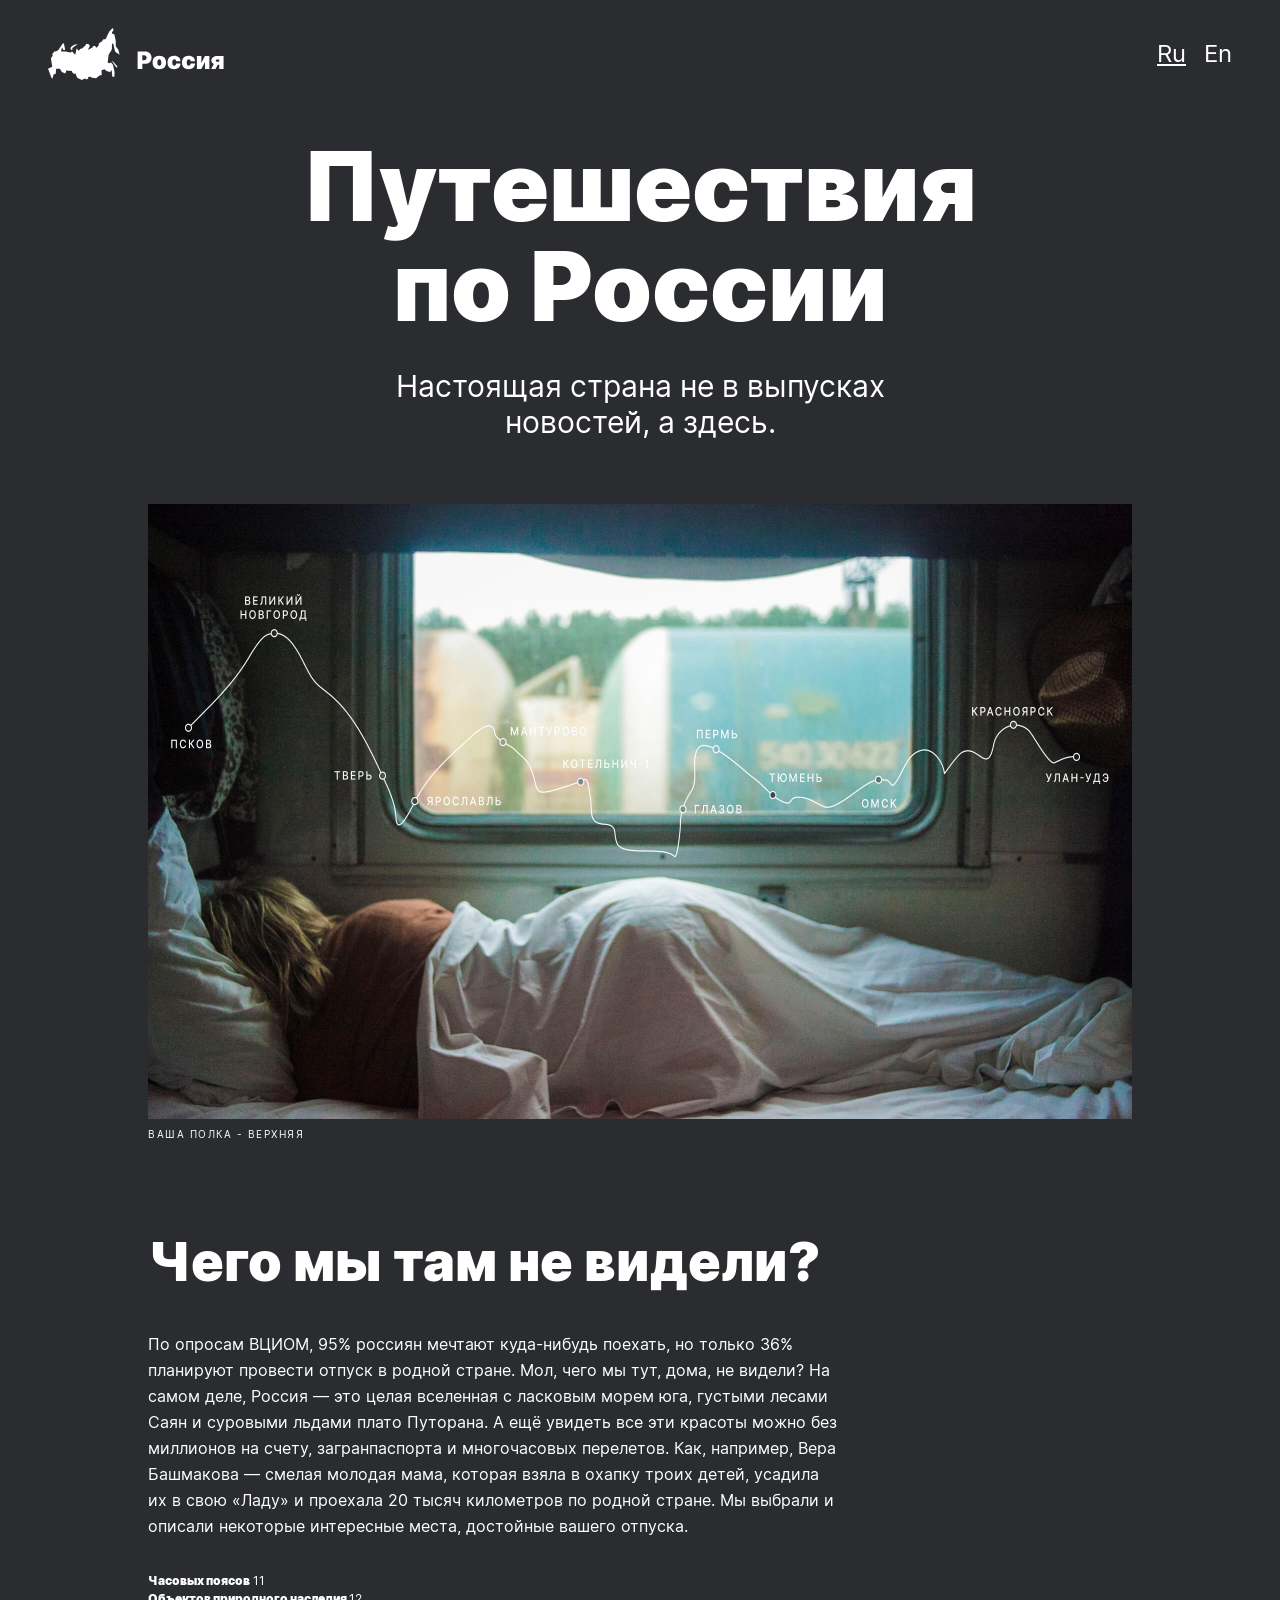
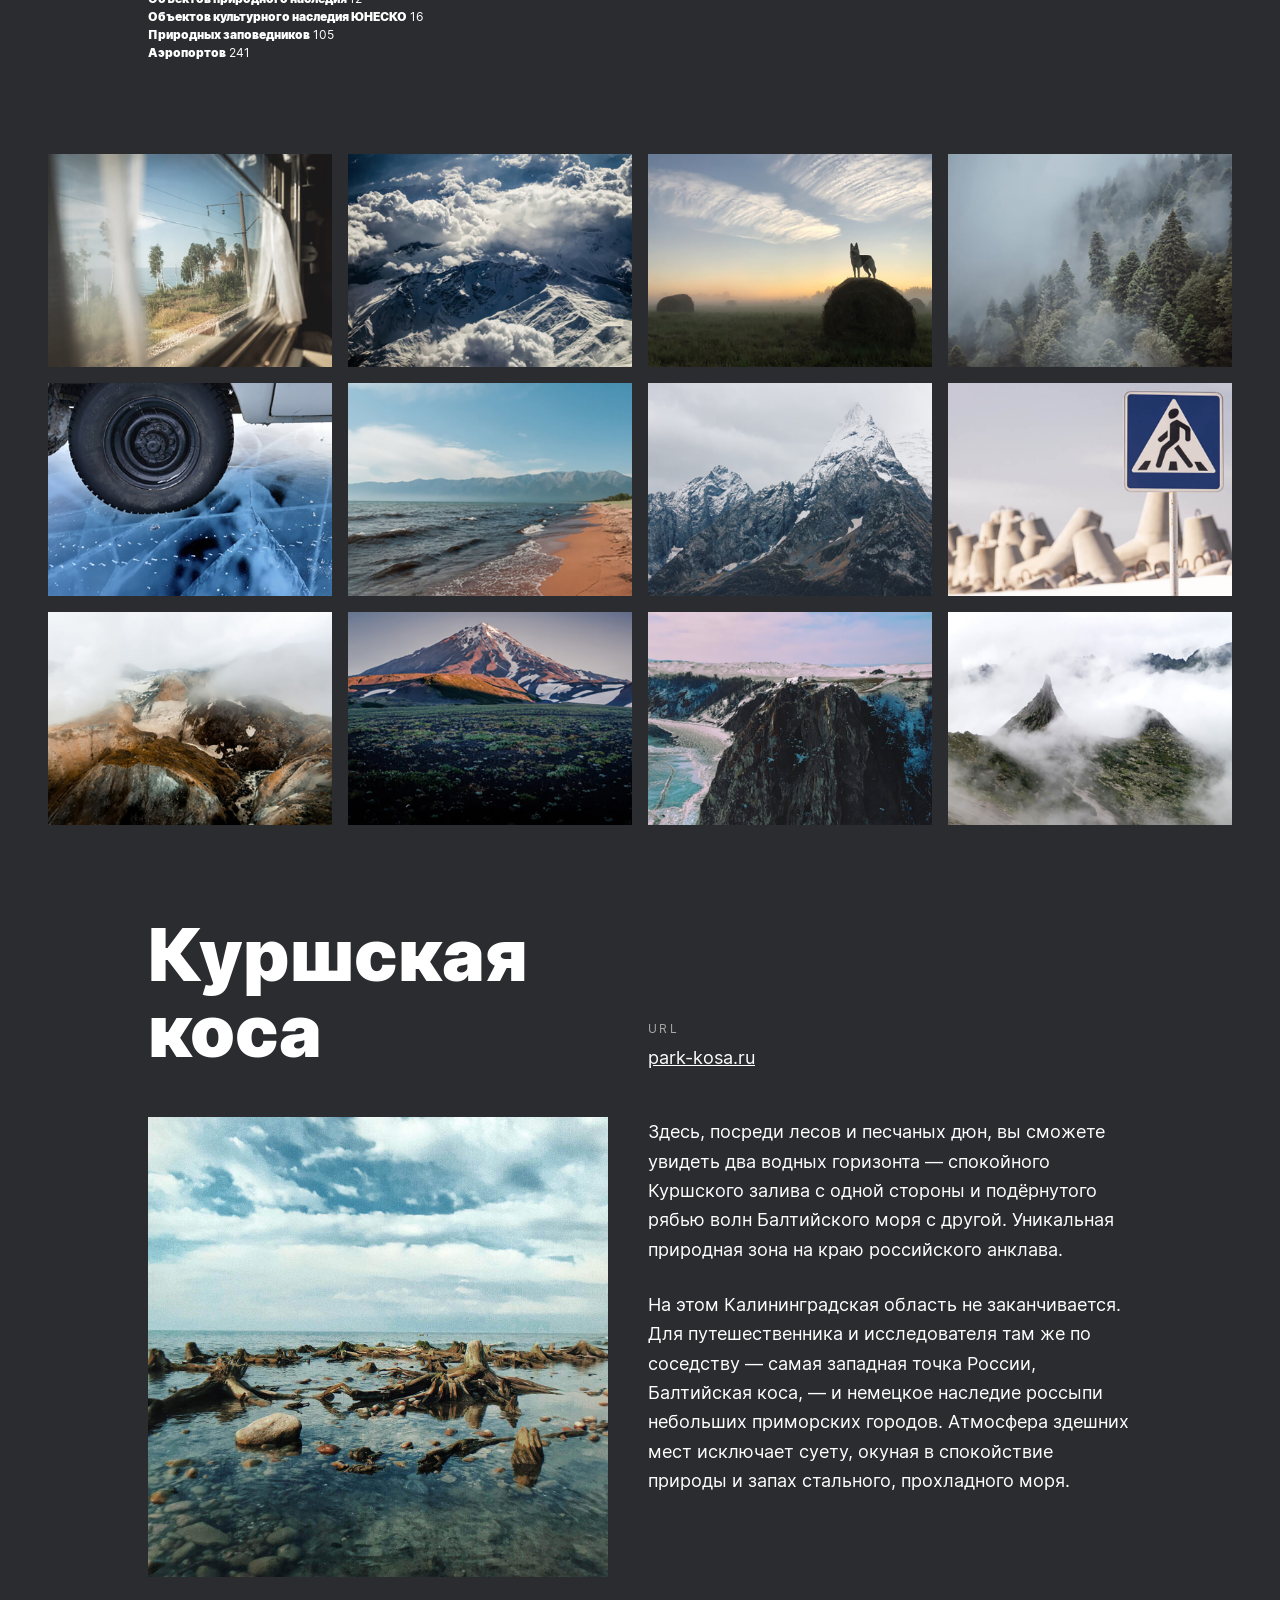
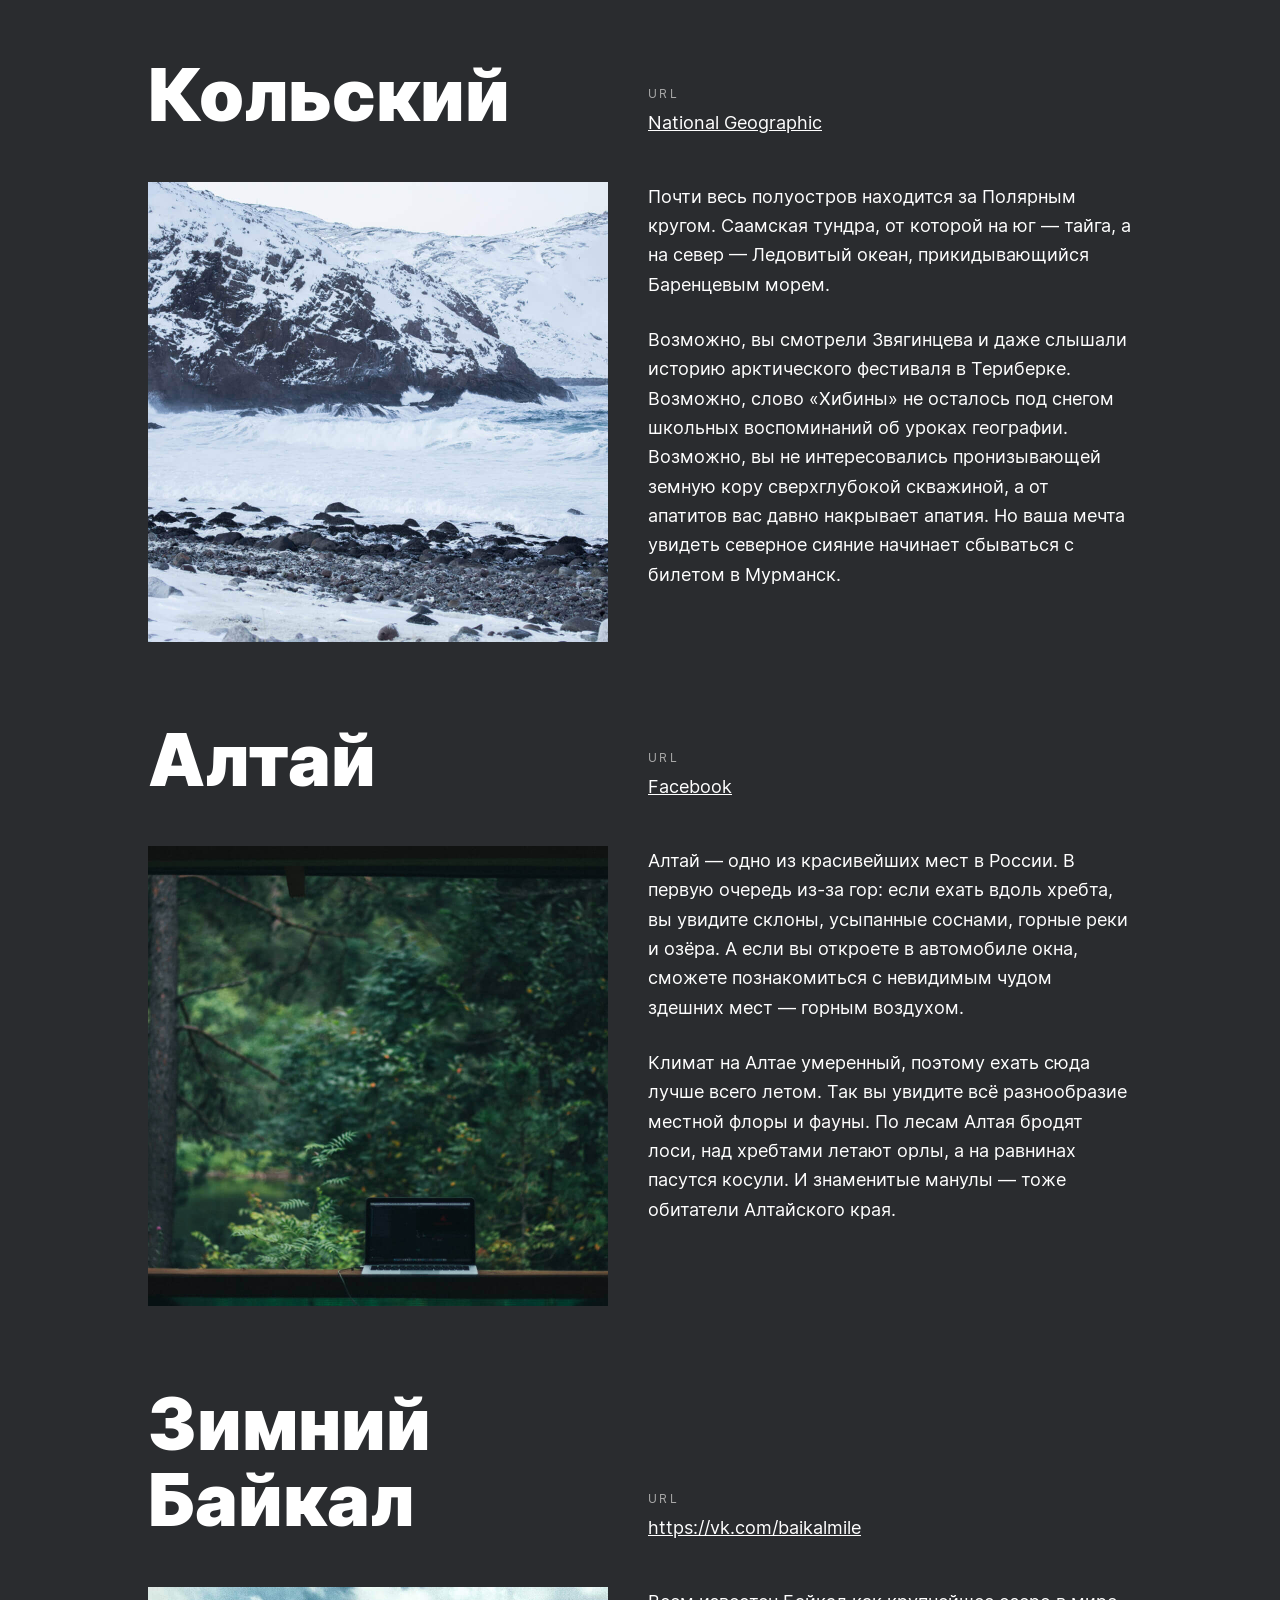
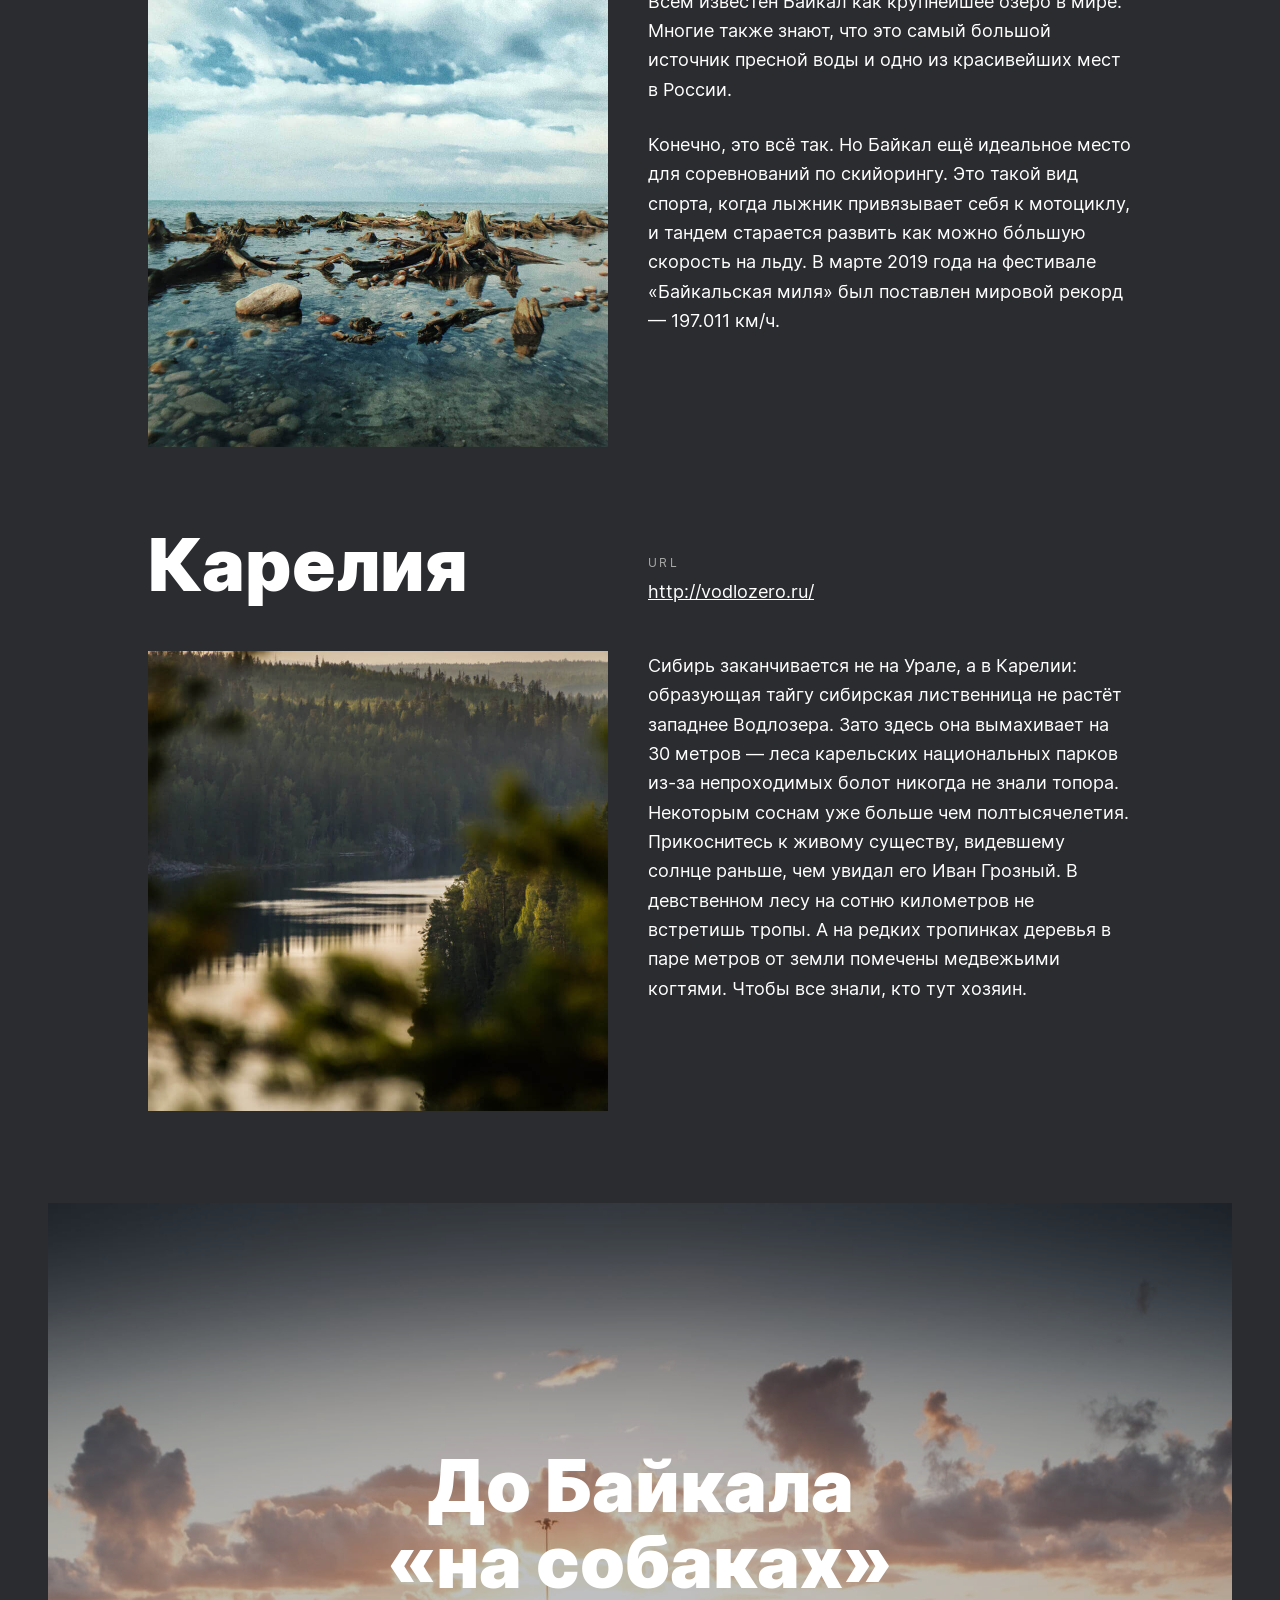
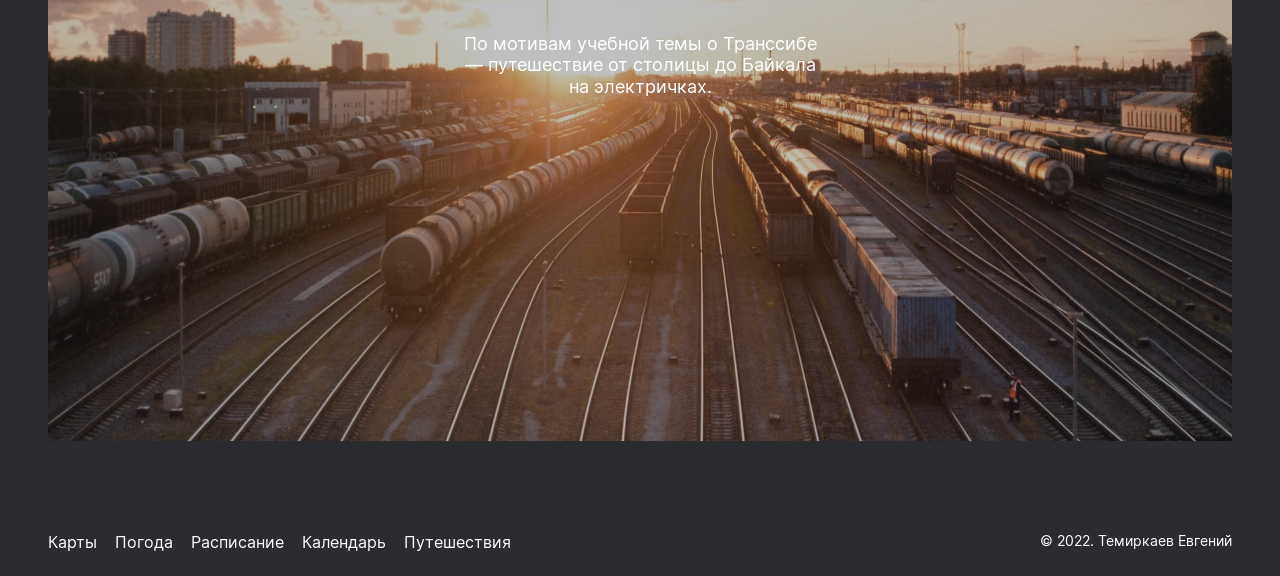
==== index.html @ 6056e472 "main" ====
<!DOCTYPE html>
<html lang="ru">

<head>
  <meta charset="UTF-8" />
  <meta http-equiv="X-UA-Compatible" content="IE=edge" />
  <meta name="viewport" content="width=device-width, initial-scale=1.0" />
  <link rel="stylesheet" href="pages/index.css" />
  <title>Путешествия по России</title>
</head>

<body class="root">
  <header class="header">
    <img src="./images/header-logo.svg" alt="лого Путешествия по России" class="header__logo" />
    <ul class="header__lang-links">
      <li>
        <a class="header__lang-link header__lang-link_text_ru" href="#">Ru</a>
      </li>
      <li>
        <a class="header__lang-link header__lang-link_text_en" href="#">En</a>
      </li>
    </ul>
  </header>
  <main class="content">
    <section class="lead">
      <h1 class="lead__title">Путешествия по России</h1>
      <p class="lead__subbtitle">
        Настоящая страна не в выпусках новостей, а здесь.
      </p>
      <img class="lead__image" src="./images/lead-polka.jpg" />
      <p class="lead__capiton">ваша полка - верхняя</p>
    </section>
    <section class="intro">
      <article>
      <div class="intro__title">Чего мы там не видели?</div>
      <div class="intro__text">
        По опросам ВЦИОМ, 95% россиян мечтают куда-нибудь поехать, но только
        36% планируют провести отпуск в родной стране. Мол, чего мы тут, дома,
        не видели? На самом деле, Россия — это целая вселенная с ласковым
        морем юга, густыми лесами Саян и суровыми льдами плато Путорана. А ещё
        увидеть все эти красоты можно без миллионов на счету, загранпаспорта и
        многочасовых перелетов. Как, например, Вера Башмакова — смелая молодая
        мама, которая взяла в охапку троих детей, усадила их в свою «Ладу» и
        проехала 20 тысяч километров по родной стране. Мы выбрали и описали
        некоторые интересные места, достойные вашего отпуска.
      </div>
      <ul class="intro__list">
        <li><strong>Часовых поясов</strong> 11</li>
        <li><strong>Объектов природного наследия </strong> 12</li>
        <li><strong>Объектов культурного наследия ЮНЕСКО</strong> 16</li>
        <li><strong>Природных заповедников</strong> 105</li>
        <li><strong>Аэропортов</strong> 241</li>
      </ul>
    </article>
    </section>
    <section class="photo-grid">
      <img src="./images/photo-grid-train.jpg" alt="" class="photo-grid__item" />
      <img src="./images/photo-grid-atharva-tulsi.jpg" alt="" class="photo-grid__item" />
      <img src="./images/photo-grid-tuman.jpg" alt="" class="photo-grid__item" />
      <img src="./images/photo-grid-sochi.jpg" alt="" class="photo-grid__item" />
      <img src="./images/photo-grid-arisa.jpg" alt="" class="photo-grid__item" />
      <img src="./images/photo-grid-baikal.jpg" alt="" class="photo-grid__item" />
      <img src="./images/photo-grid-elbrus.jpg" alt="" class="photo-grid__item" />
      <img src="./images/photo-grid-kondratiev.jpg" alt="" class="photo-grid__item" />
      <img src="./images/photo-grid-kamchatka-1.jpg" alt="" class="photo-grid__item" />
      <img src="./images/photo-grid-kamchatka-2.jpg" alt="" class="photo-grid__item" />
      <img src="./images/photo-grid-baikal-2.jpg" alt="" class="photo-grid__item" />
      <img src="./images/photo-grid-ergaki.jpg" alt="" class="photo-grid__item" />
    </section>

    <section class="places">
      <div class="place">
        <h2 class="place__title">Куршская коса</h2>
        <div class="place__website">
          <p class="place__url-heading">URL</p>
          <a href="http://park-kosa.ru" target="_blank" class="place__link">park-kosa.ru</a>
        </div>
        <img src="./images/place-kosa.jpg" alt="фото Куршская коса" class="place__image" />
        <div>
          <p class="place__paragraph">
            Здесь, посреди лесов и песчаных дюн, вы сможете увидеть два водных
            горизонта — спокойного Куршского залива с одной стороны и
            подёрнутого рябью волн Балтийского моря с другой. Уникальная
            природная зона на краю российского анклава.
          </p>
          <p class="place__paragraph">
            На этом Калининградская область не заканчивается. Для
            путешественника и исследователя там же по соседству — самая
            западная точка России, Балтийская коса, — и немецкое наследие
            россыпи небольших приморских городов. Атмосфера здешних мест
            исключает суету, окуная в спокойствие природы и запах стального,
            прохладного моря.
          </p>
        </div>
      </div>
      <div class="place">
        <h2 class="place__title">Кольский</h2>
        <div class="place__website">
          <p class="place__url-heading">URL</p>
          <a href="https://yourshot.nationalgeographic.com/photos/?keywords=kolskiy" target="_blank"
            class="place__link">National Geographic</a>
        </div>
        <img src="./images/place-kolsky.jpg" alt="фото Кольский" class="place__image" />
        <div>
          <p class="place__paragraph">
            Почти весь полуостров находится за Полярным кругом. Саамская
            тундра, от которой на юг — тайга, а на север — Ледовитый океан,
            прикидывающийся Баренцевым морем.
          </p>
          <p class="place__paragraph">
            Возможно, вы смотрели Звягинцева и даже слышали историю
            арктического фестиваля в Териберке. Возможно, слово «Хибины» не
            осталось под снегом школьных воспоминаний об уроках географии.
            Возможно, вы не интересовались пронизывающей земную кору
            сверхглубокой скважиной, а от апатитов вас давно накрывает апатия.
            Но ваша мечта увидеть северное сияние начинает сбываться с билетом
            в Мурманск.
          </p>
        </div>
      </div>
      <div class="place place_cursor_included">
        <h2 class="place__title">Алтай</h2>
        <div class="place__website">
          <p class="place__url-heading">URL</p>
          <a href="https://www.facebook.com/vera.bashmakova/posts/10156011613718822" alt="фото Алтай"
            class="place__link">Facebook</a>
        </div>
        <img src="./images/place-altai.jpg" target="_blank" class="place__image" />
        <div>
          <p class="place__paragraph">
            Алтай — одно из красивейших мест в России. В первую очередь из-за
            гор: если ехать вдоль хребта, вы увидите склоны, усыпанные
            соснами, горные реки и озёра. А если вы откроете в автомобиле
            окна, сможете познакомиться с невидимым чудом здешних мест —
            горным воздухом.
          </p>
          <p class="place__paragraph">
            Климат на Алтае умеренный, поэтому ехать сюда лучше всего летом.
            Так вы увидите всё разнообразие местной флоры и фауны. По лесам
            Алтая бродят лоси, над хребтами летают орлы, а на равнинах пасутся
            косули. И знаменитые манулы — тоже обитатели Алтайского края.
          </p>
        </div>
      </div>
      <div class="place">
        <h2 class="place__title">Зимний Байкал</h2>
        <div class="place__website">
          <p class="place__url-heading">URL</p>
          <a href="https://vk.com/baikalmile" target="_blank" alt="фото Зимний Байкал"
            class="place__link">https://vk.com/baikalmile</a>
        </div>
        <img src="./images/place-kosa.jpg" class="place__image" />
        <div>
          <p class="place__paragraph">
            Всем известен Байкал как крупнейшее озеро в мире. Многие также
            знают, что это самый большой источник пресной воды и одно из
            красивейших мест в России.
          </p>
          <p class="place__paragraph">
            Конечно, это всё так. Но Байкал ещё идеальное место
            для соревнований по скийорингу. Это такой вид спорта, когда лыжник
            привязывает себя к мотоциклу, и тандем старается развить как можно
            бóльшую скорость на льду. В марте 2019 года на фестивале
            «Байкальская миля» был поставлен мировой рекорд — 197.011 км/ч.
          </p>
        </div>
      </div>
      <div class="place">
        <h2 class="place__title">Карелия</h2>
        <div class="place__website">
          <p class="place__url-heading">URL</p>
          <a href="http://vodlozero.ru" target="_blank" class="place__link">http://vodlozero.ru/</a>
        </div>
        <img src="./images/place-karelia.jpg" alt="фото Карелия" class="place__image" />
        
          <p class="place__paragraph">
            Сибирь заканчивается не на Урале, а в Карелии: образующая тайгу
            сибирская лиственница не растёт западнее Водлозера. Зато здесь она
            вымахивает на 30 метров — леса карельских национальных парков
            из-за непроходимых болот никогда не знали топора. Некоторым соснам
            уже больше чем полтысячелетия. Прикоснитесь к живому существу,
            видевшему солнце раньше, чем увидал его Иван Грозный. В
            девственном лесу на сотню километров не встретишь тропы. А на
            редких тропинках деревья в паре метров от земли помечены
            медвежьими когтями. Чтобы все знали, кто тут хозяин.
          </p>
        
      </div>
    </section>
    <section class="cover">
      <a href="https://stampsy.com/na-elektrichkakh-do-baikala" target="_blank"
        class="cover__background cover__overlay">
        <h3 class="cover__title">До Байкала «на собаках»</h3>
        <p class="cover__subtitle">
          По мотивам учебной темы о Транссибе — путешествие от столицы до
          Байкала на электричках.
        </p>
      </a>
    </section>
  </main>
  <footer class="footer">
    <nav>
      <ul class="footer__links">
        <li>
          <a href="https://yandex.ru/maps" target="_blank" class="footer__link">Карты</a>
        </li>
        <li>
          <a href="https://yandex.ru/pogoda" target="_blank" class="footer__link">Погода</a>
        </li>
        <li>
          <a href="https://rasp.yandex.ru" target="_blank" class="footer__link">Расписание</a>
        </li>
        <li>
          <a href="https://calendar.yandex.ru" target="_blank" class="footer__link">Календарь</a>
        </li>
        <li>
          <a href="https://travel.yandex.ru" target="_blank" class="footer__link">Путешествия</a>
        </li>
      </ul>
    </nav>
    <div class="footer__copyright">© 2022. Темиркаев Евгений</div>
  </footer>
</body>

</html>
---- pages/index.css ----
@import url(../vendor/normalize.css);
@import url(../fonts/inter.css);
@import url(../blocks/root/root.css);
@import url(../blocks/header/header.css);
@import url(../blocks/content/content.css);
@import url(../blocks/lead/lead.css);
@import url(../blocks/content/content.css);
@import url(../blocks/intro/intro.css);
@import url(../blocks/photo-grid/photo-grid.css);
@import url(../blocks/places/places.css);
@import url(../blocks/place/place.css);
@import url(../blocks/cover/cover.css);
@import url(../blocks/footer/footer.css);
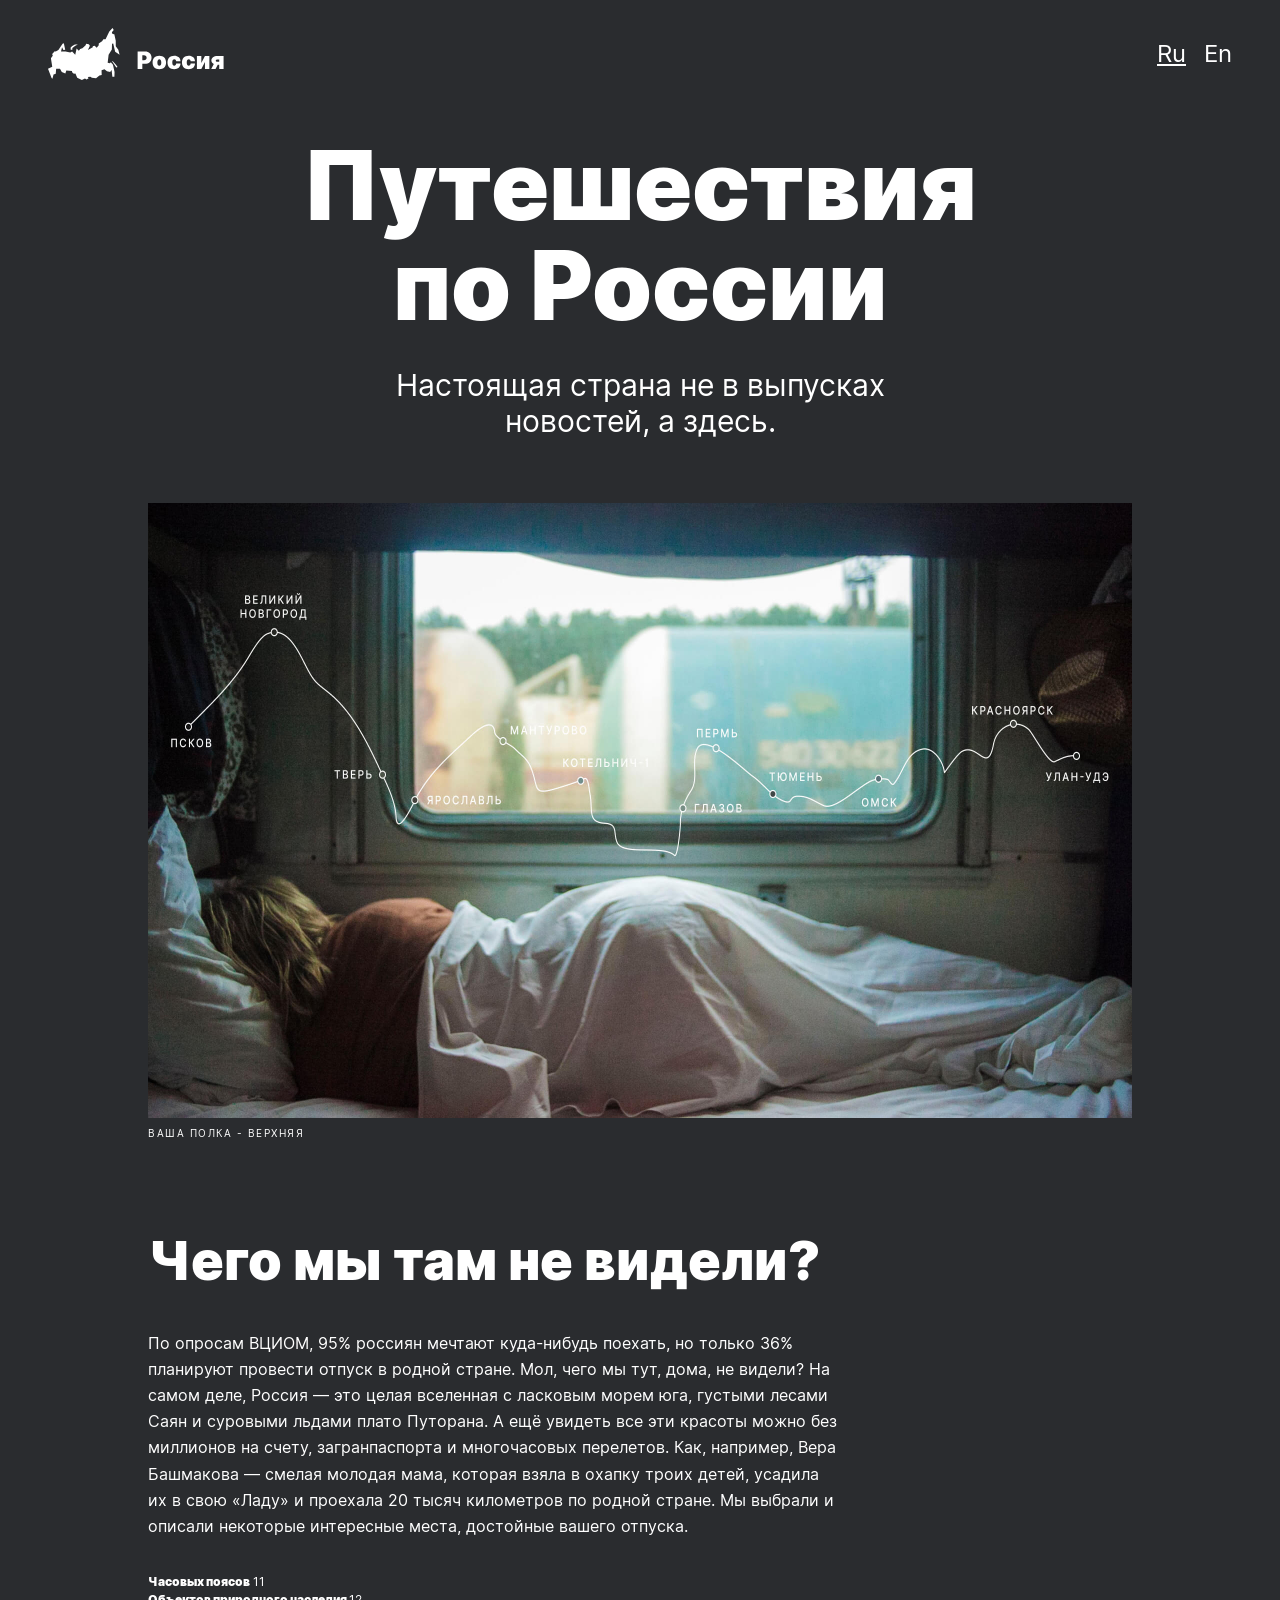
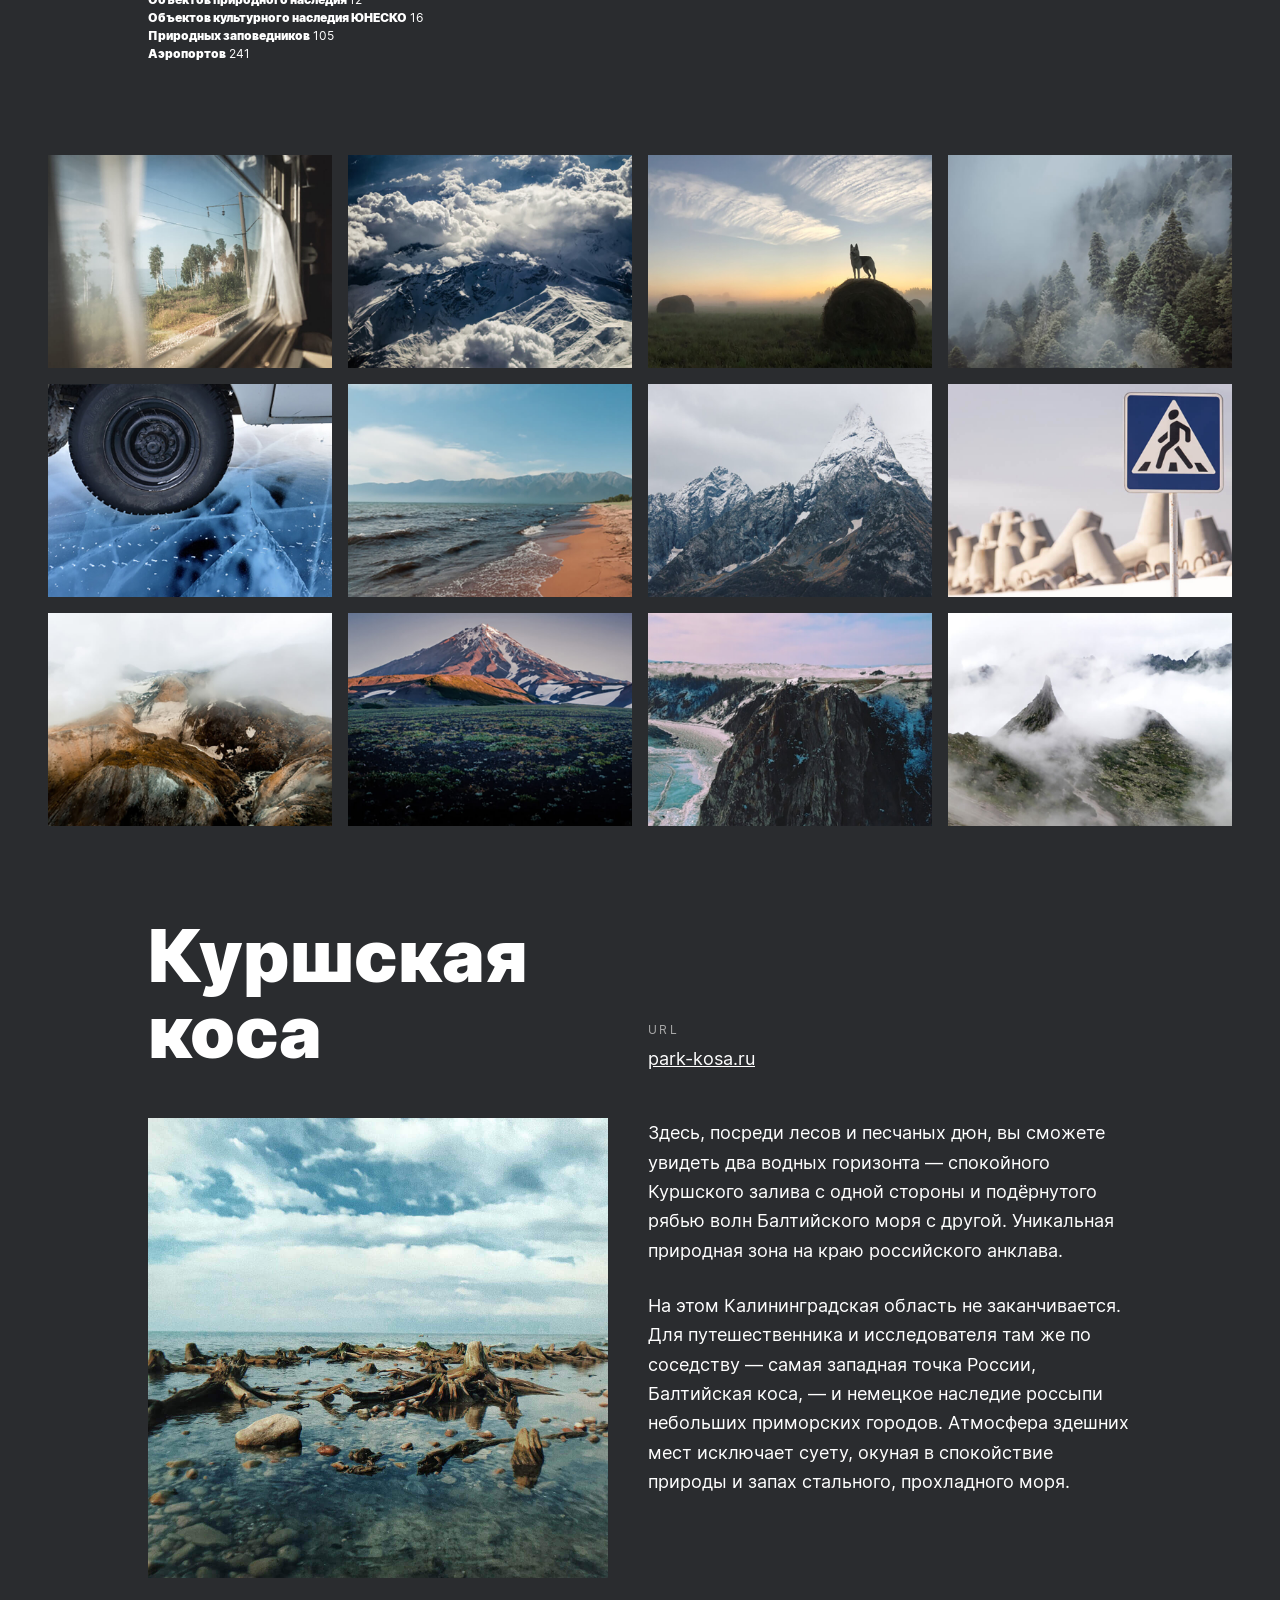
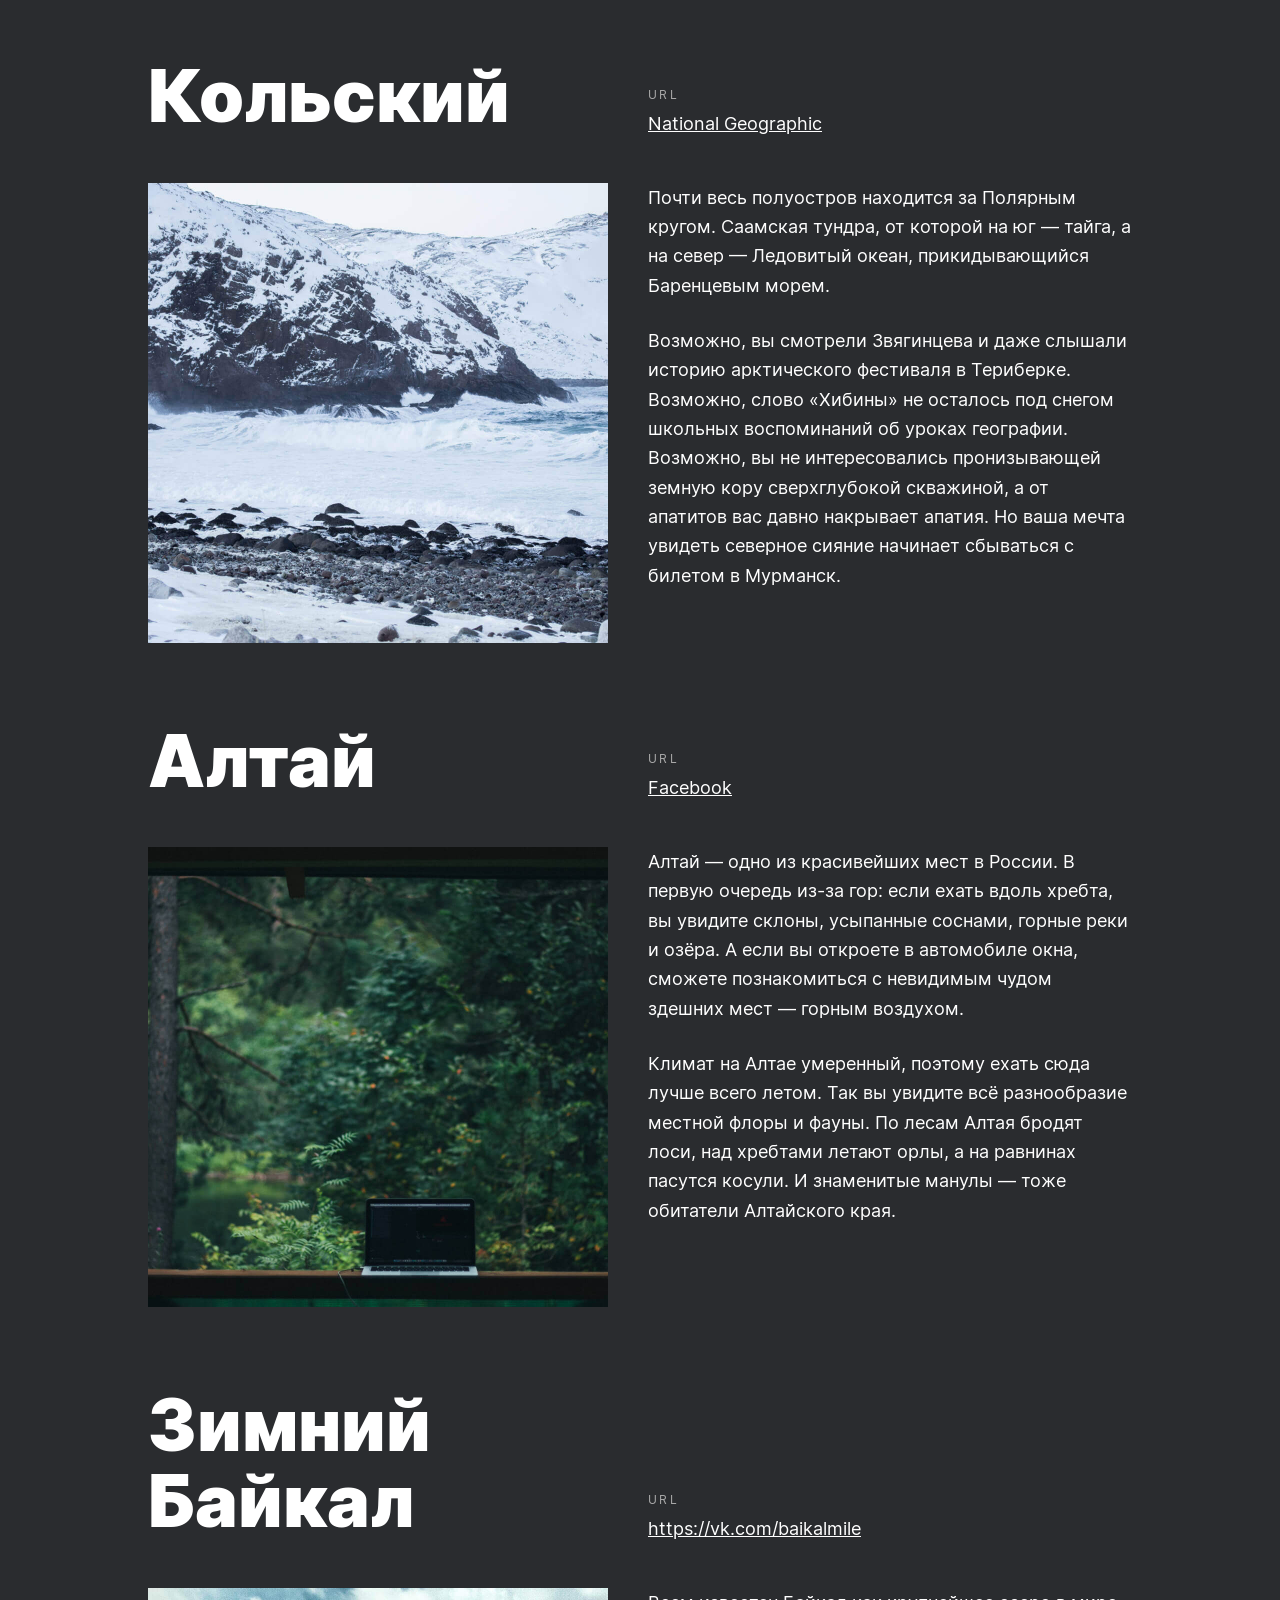
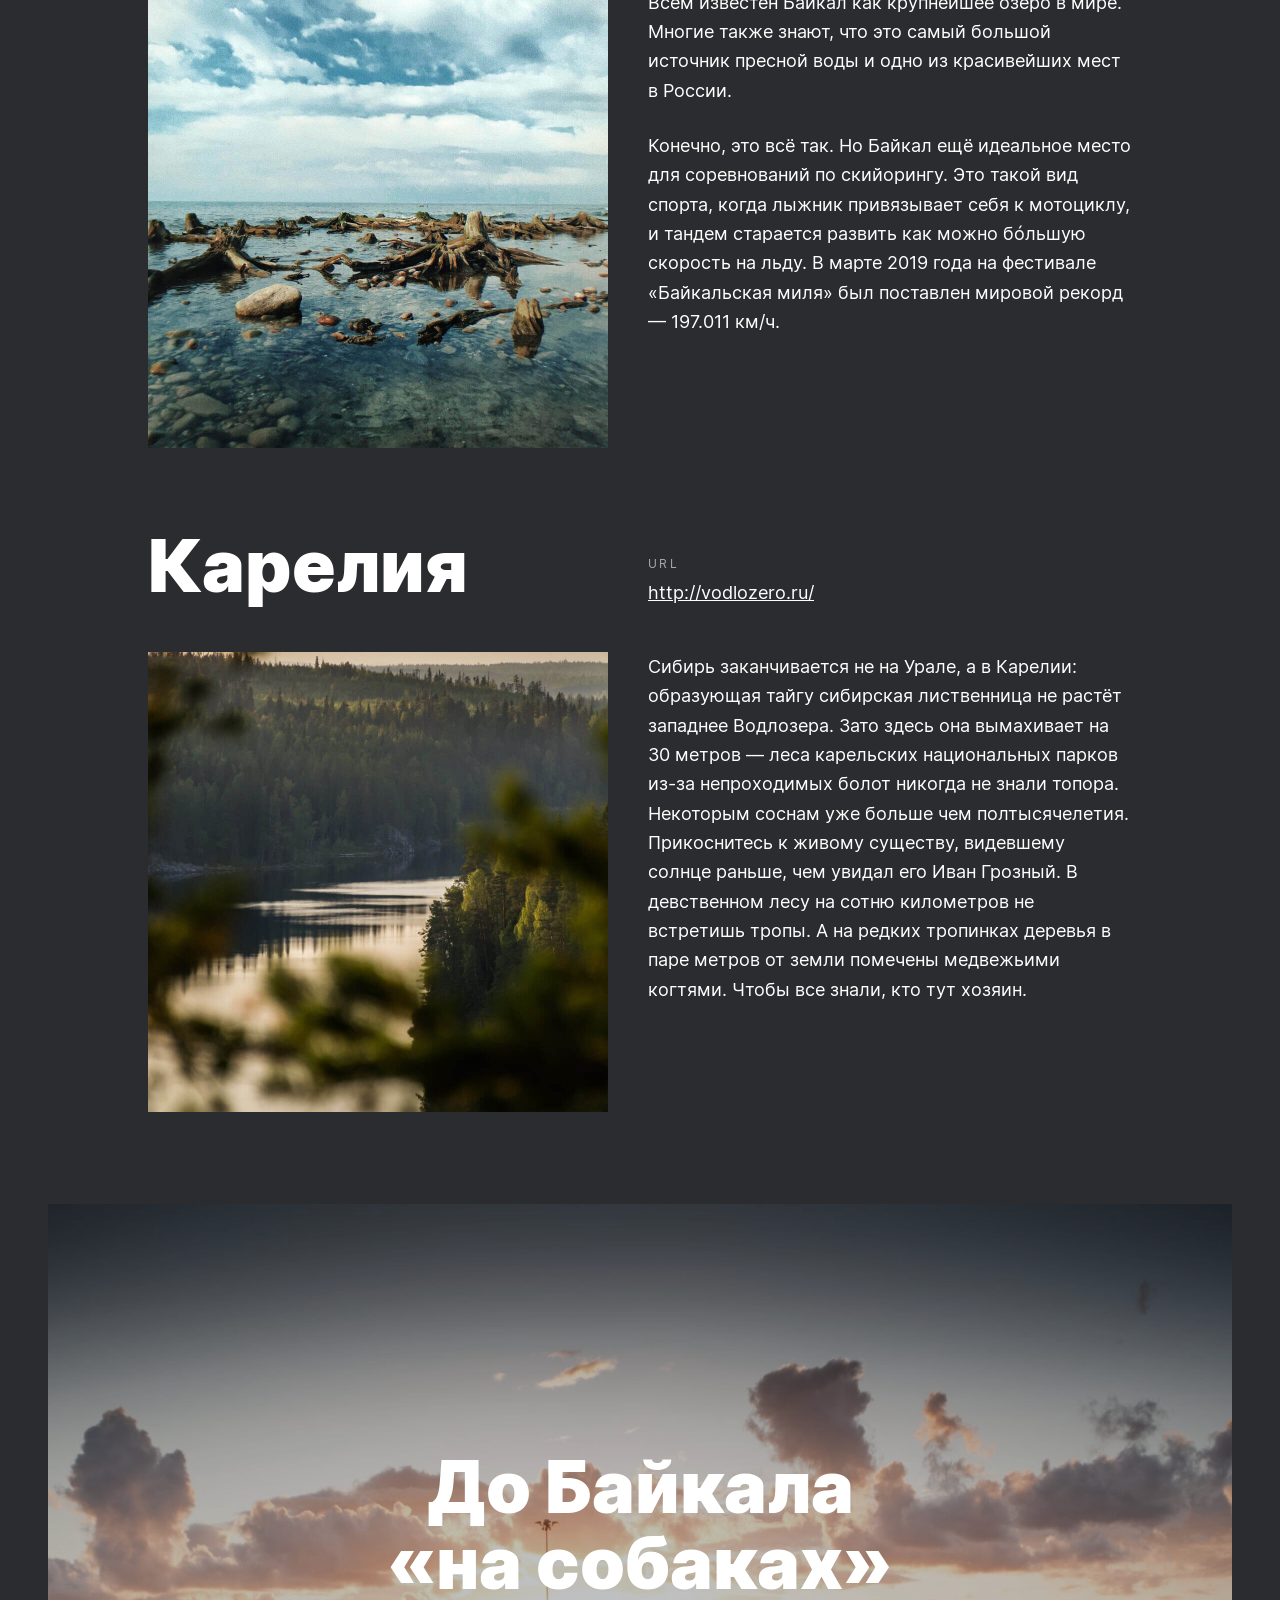
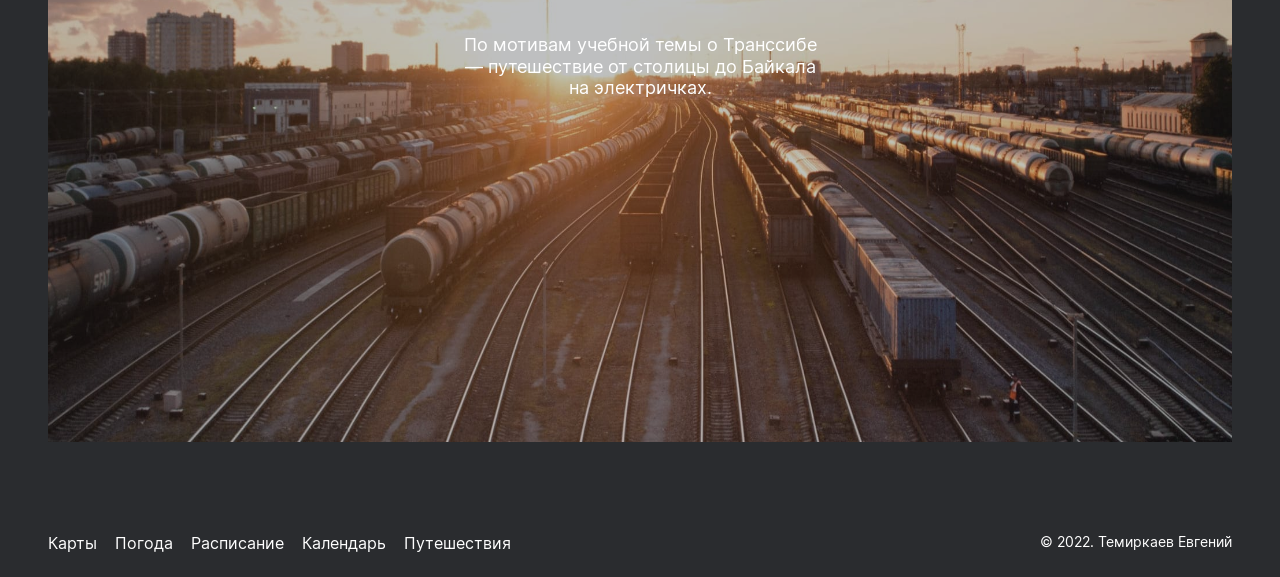
==== commit 35346855: "main" ====
--- a/index.html
+++ b/index.html
@@ -32,8 +32,8 @@
     </section>
     <section class="intro">
       <article>
-      <div class="intro__title">Чего мы там не видели?</div>
-      <div class="intro__text">
+      <h4 class="intro__title">Чего мы там не видели?</h4>
+      <p class="intro__text">
         По опросам ВЦИОМ, 95% россиян мечтают куда-нибудь поехать, но только
         36% планируют провести отпуск в родной стране. Мол, чего мы тут, дома,
         не видели? На самом деле, Россия — это целая вселенная с ласковым
@@ -43,7 +43,7 @@
         мама, которая взяла в охапку троих детей, усадила их в свою «Ладу» и
         проехала 20 тысяч километров по родной стране. Мы выбрали и описали
         некоторые интересные места, достойные вашего отпуска.
-      </div>
+      </p>
       <ul class="intro__list">
         <li><strong>Часовых поясов</strong> 11</li>
         <li><strong>Объектов природного наследия </strong> 12</li>
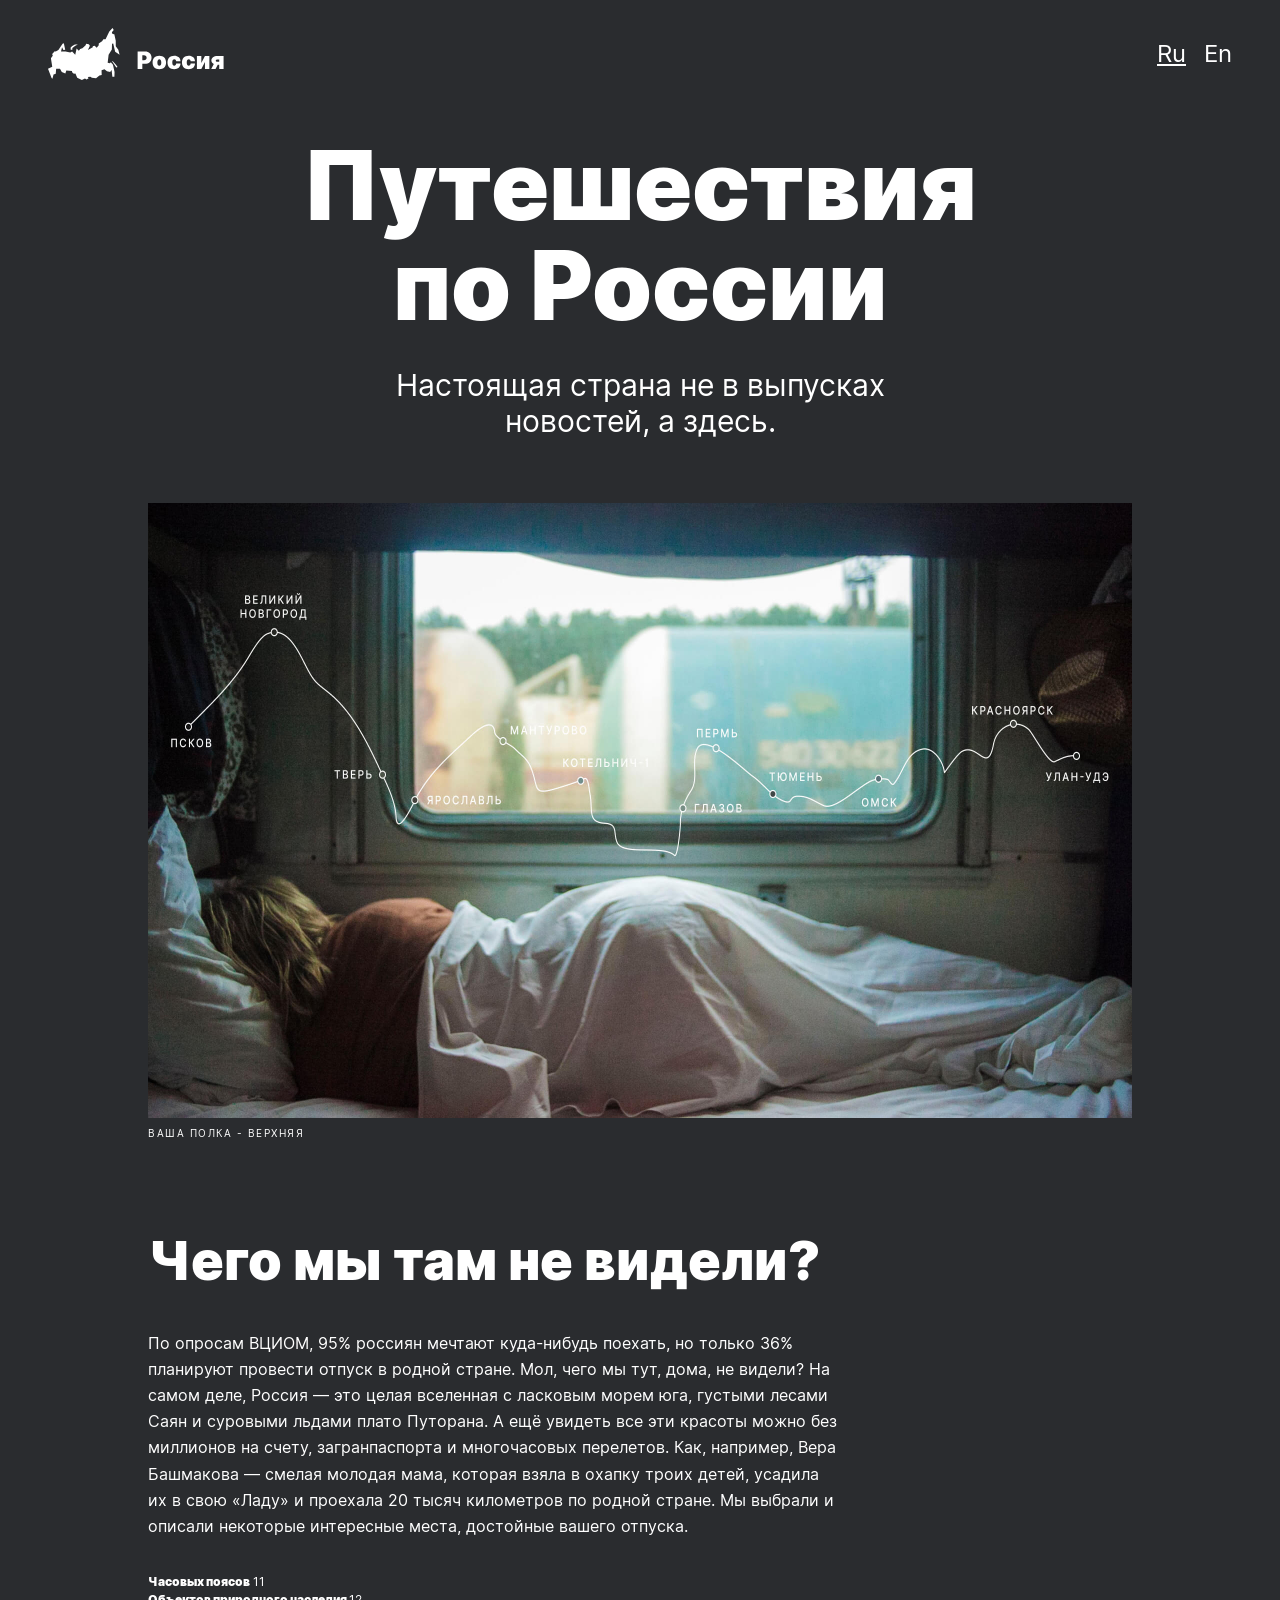
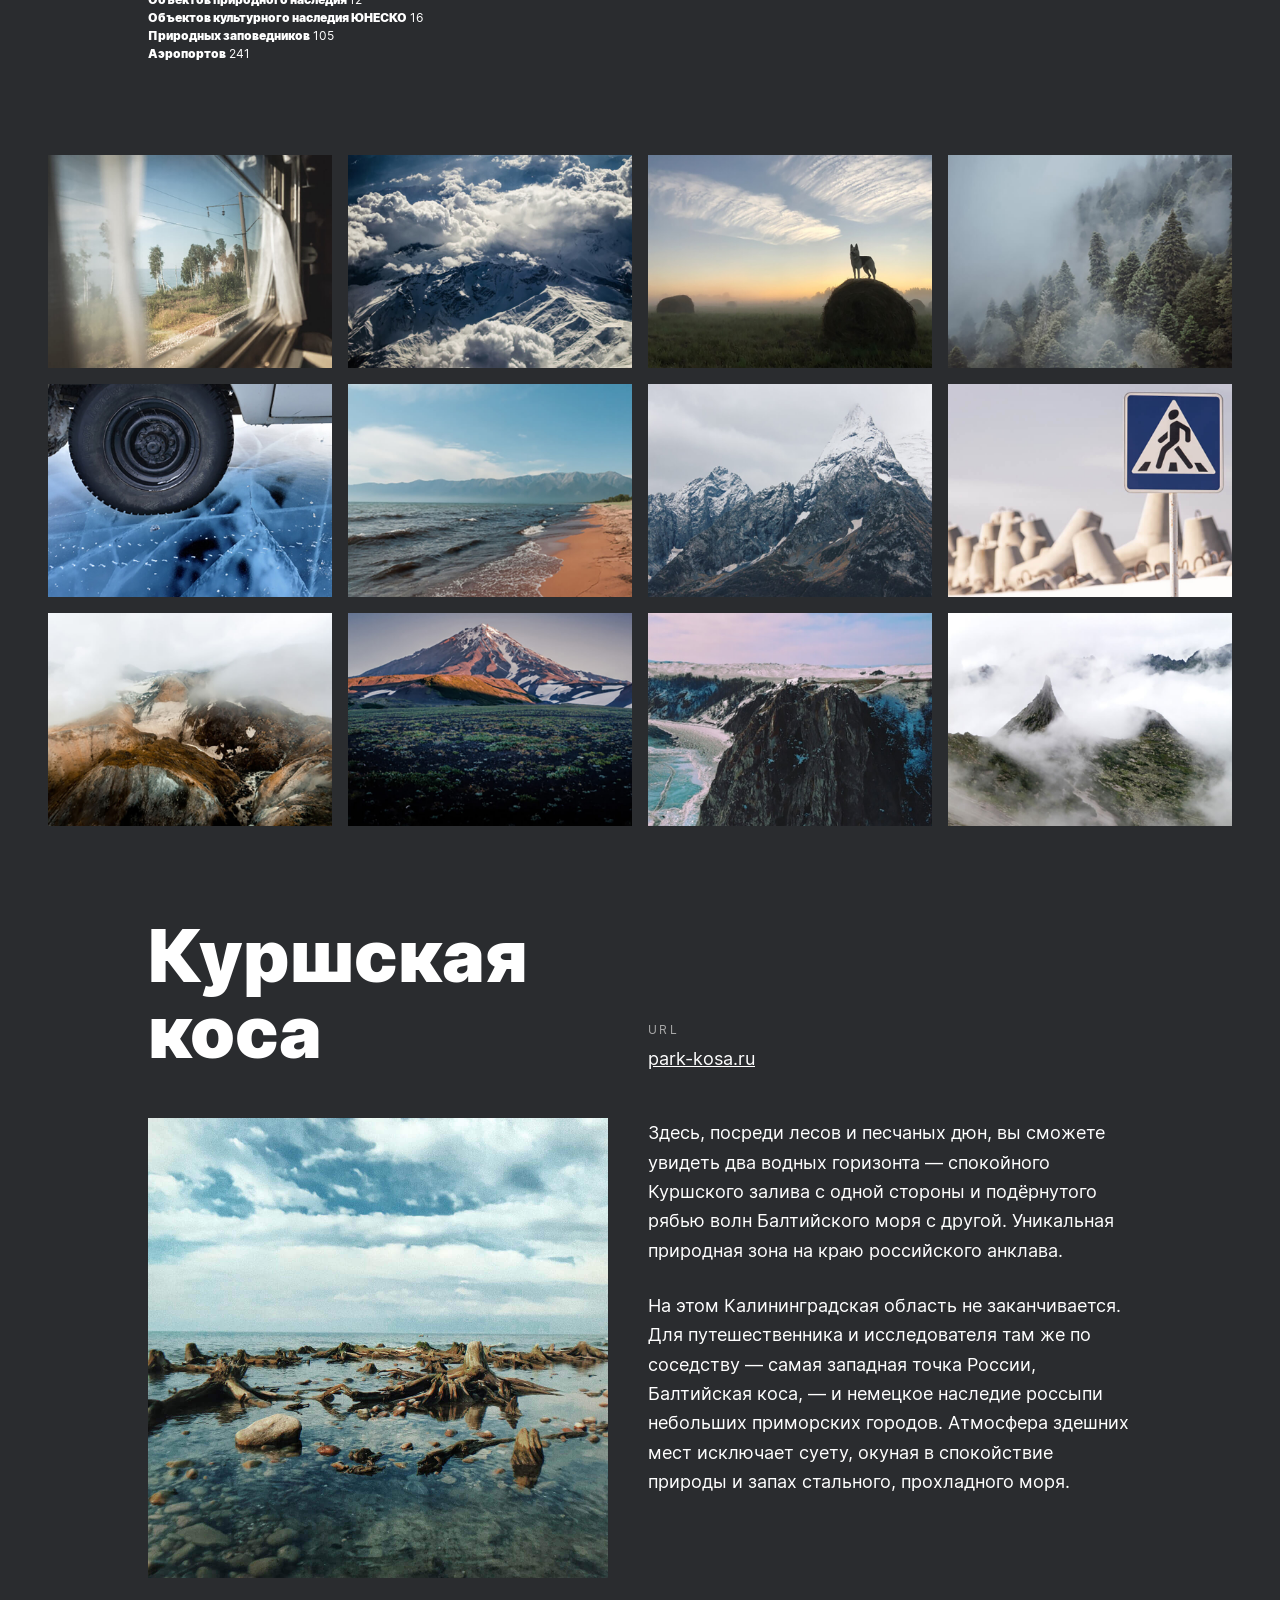
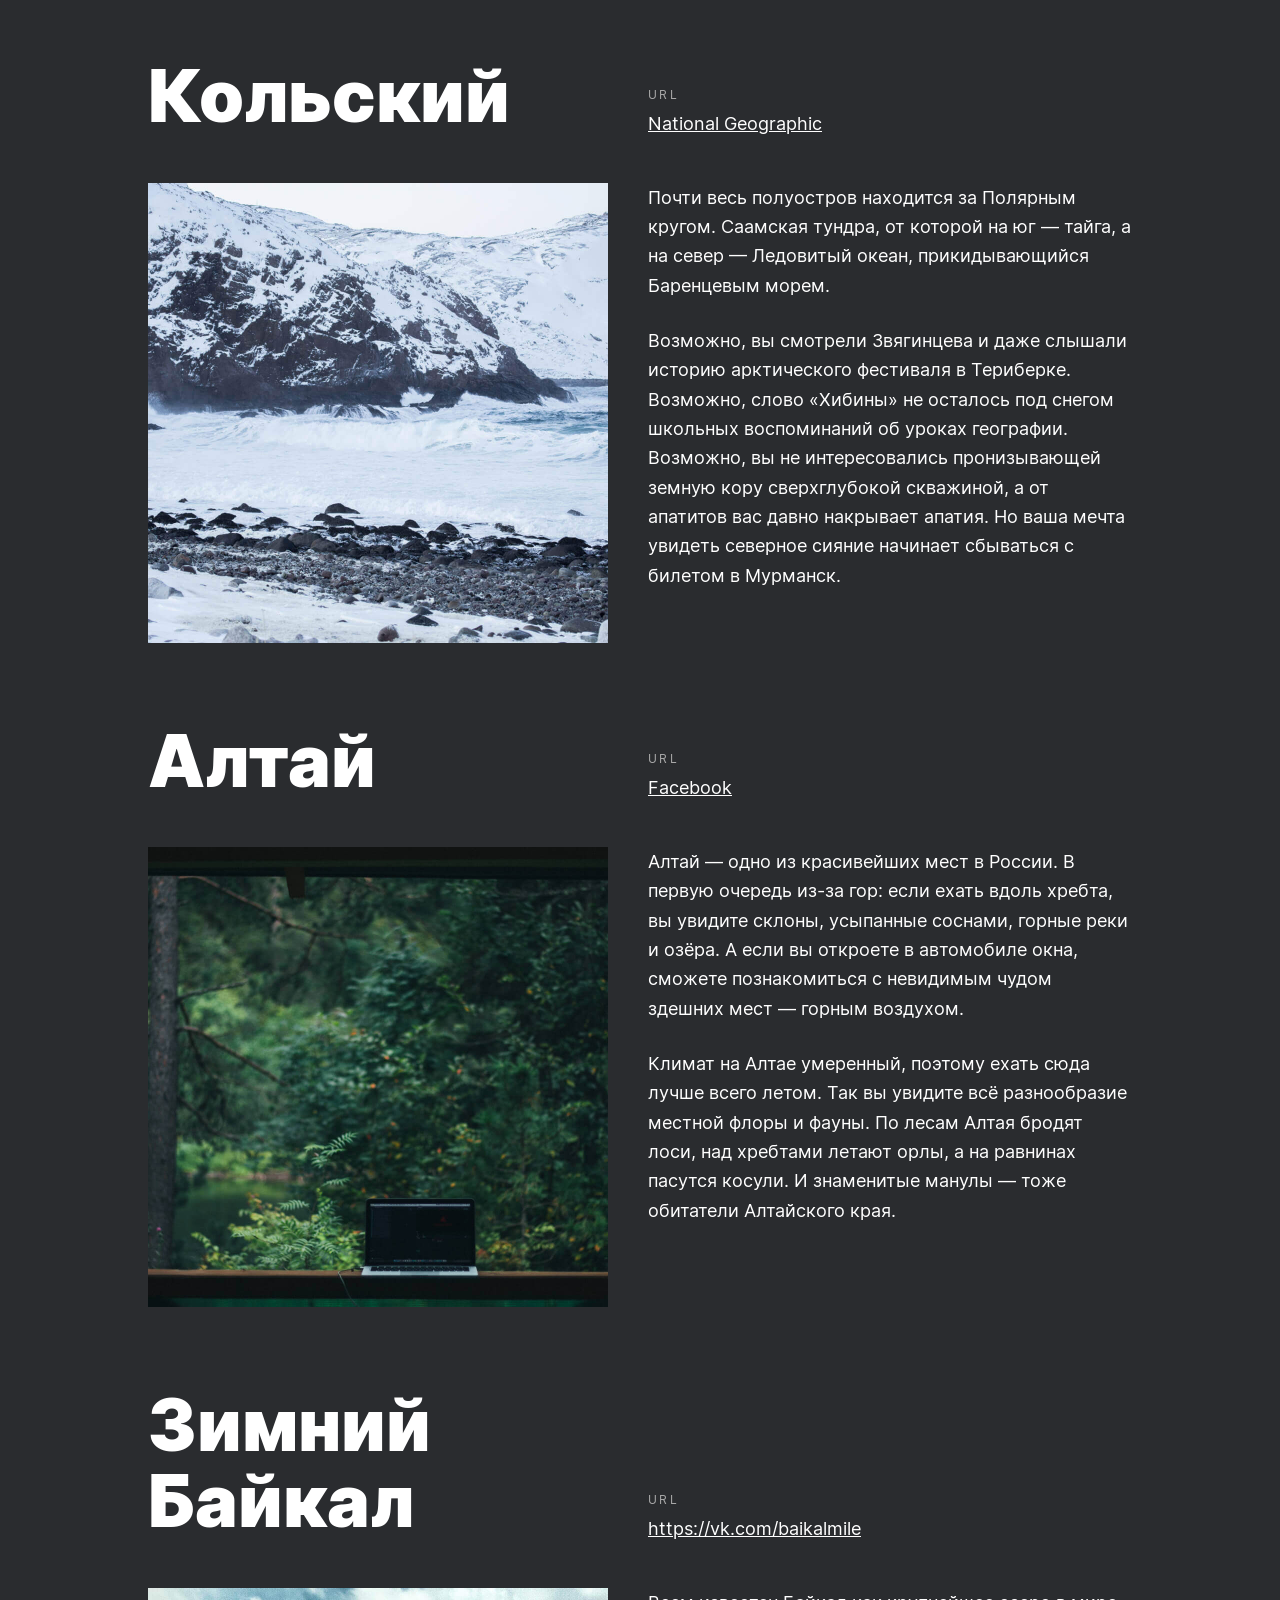
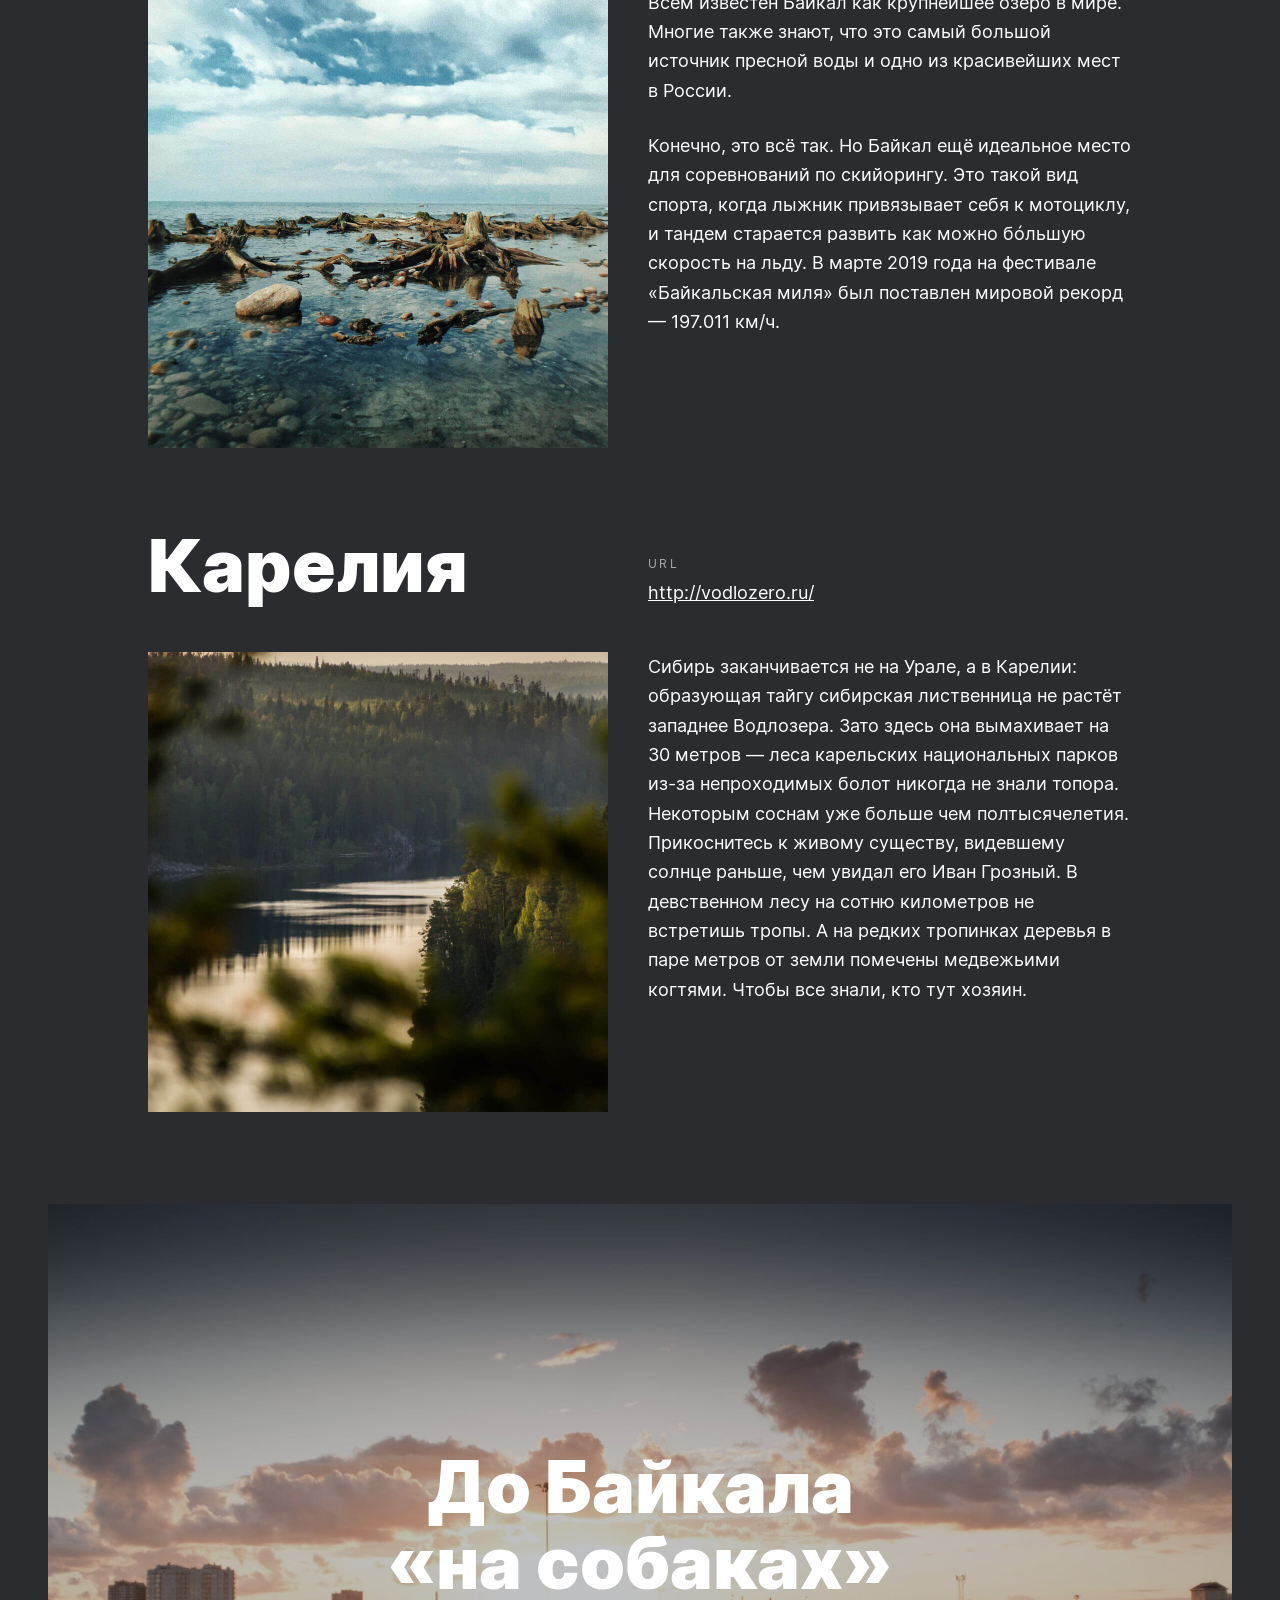
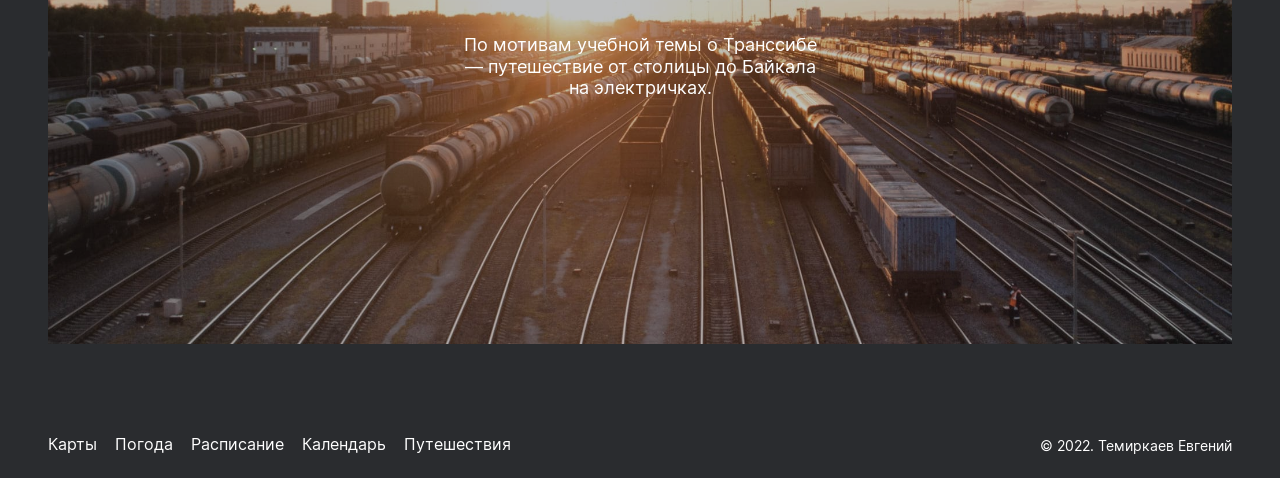
==== commit 5698e83a: "main" ====
--- a/index.html
+++ b/index.html
@@ -27,11 +27,10 @@
       <p class="lead__subbtitle">
         Настоящая страна не в выпусках новостей, а здесь.
       </p>
-      <img class="lead__image" src="./images/lead-polka.jpg" />
+      <img class="lead__image" src="./images/lead-polka.jpg" alt="фото карта путешествия по России"/>
       <p class="lead__capiton">ваша полка - верхняя</p>
     </section>
     <section class="intro">
-      <article>
       <h4 class="intro__title">Чего мы там не видели?</h4>
       <p class="intro__text">
         По опросам ВЦИОМ, 95% россиян мечтают куда-нибудь поехать, но только
@@ -51,23 +50,21 @@
         <li><strong>Природных заповедников</strong> 105</li>
         <li><strong>Аэропортов</strong> 241</li>
       </ul>
-    </article>
     </section>
     <section class="photo-grid">
-      <img src="./images/photo-grid-train.jpg" alt="" class="photo-grid__item" />
-      <img src="./images/photo-grid-atharva-tulsi.jpg" alt="" class="photo-grid__item" />
-      <img src="./images/photo-grid-tuman.jpg" alt="" class="photo-grid__item" />
-      <img src="./images/photo-grid-sochi.jpg" alt="" class="photo-grid__item" />
-      <img src="./images/photo-grid-arisa.jpg" alt="" class="photo-grid__item" />
-      <img src="./images/photo-grid-baikal.jpg" alt="" class="photo-grid__item" />
-      <img src="./images/photo-grid-elbrus.jpg" alt="" class="photo-grid__item" />
-      <img src="./images/photo-grid-kondratiev.jpg" alt="" class="photo-grid__item" />
-      <img src="./images/photo-grid-kamchatka-1.jpg" alt="" class="photo-grid__item" />
-      <img src="./images/photo-grid-kamchatka-2.jpg" alt="" class="photo-grid__item" />
-      <img src="./images/photo-grid-baikal-2.jpg" alt="" class="photo-grid__item" />
-      <img src="./images/photo-grid-ergaki.jpg" alt="" class="photo-grid__item" />
-    </section>
-
+      <img src="./images/photo-grid-train.jpg" alt="фото вид из окна поезда" class="photo-grid__item" />
+      <img src="./images/photo-grid-atharva-tulsi.jpg" alt="фото Снежные горы" class="photo-grid__item" />
+      <img src="./images/photo-grid-tuman.jpg" alt="фото туман в поле" class="photo-grid__item" />
+      <img src="./images/photo-grid-sochi.jpg" alt="фото туманный лес Сочи" class="photo-grid__item" />
+      <img src="./images/photo-grid-arisa.jpg" alt="фото озеро Байкал зимой" class="photo-grid__item" />
+      <img src="./images/photo-grid-baikal.jpg" alt="фото Байкал Баргузинский залив" class="photo-grid__item" />
+      <img src="./images/photo-grid-elbrus.jpg" alt="фото Эльбрус Джомолунгма" class="photo-grid__item" />
+      <img src="./images/photo-grid-kondratiev.jpg" alt="фото волнолом тетрапод" class="photo-grid__item" />
+      <img src="./images/photo-grid-kamchatka-1.jpg" alt="фото вулкан Мутновский Камчатка" class="photo-grid__item" />
+      <img src="./images/photo-grid-kamchatka-2.jpg" alt="фото полуостров Камчатка" class="photo-grid__item" />
+      <img src="./images/photo-grid-baikal-2.jpg" alt="фото озеро Байкал" class="photo-grid__item" />
+      <img src="./images/photo-grid-ergaki.jpg" alt="фото Ергаки" class="photo-grid__item" />
+    </section>
     <section class="places">
       <div class="place">
         <h2 class="place__title">Куршская коса</h2>
@@ -76,7 +73,7 @@
           <a href="http://park-kosa.ru" target="_blank" class="place__link">park-kosa.ru</a>
         </div>
         <img src="./images/place-kosa.jpg" alt="фото Куршская коса" class="place__image" />
-        <div>
+        <div class="place__text">
           <p class="place__paragraph">
             Здесь, посреди лесов и песчаных дюн, вы сможете увидеть два водных
             горизонта — спокойного Куршского залива с одной стороны и
@@ -101,7 +98,7 @@
             class="place__link">National Geographic</a>
         </div>
         <img src="./images/place-kolsky.jpg" alt="фото Кольский" class="place__image" />
-        <div>
+        <div class="place__text">
           <p class="place__paragraph">
             Почти весь полуостров находится за Полярным кругом. Саамская
             тундра, от которой на юг — тайга, а на север — Ледовитый океан,
@@ -126,7 +123,7 @@
             class="place__link">Facebook</a>
         </div>
         <img src="./images/place-altai.jpg" target="_blank" class="place__image" />
-        <div>
+        <div class="place__text">
           <p class="place__paragraph">
             Алтай — одно из красивейших мест в России. В первую очередь из-за
             гор: если ехать вдоль хребта, вы увидите склоны, усыпанные
@@ -150,7 +147,7 @@
             class="place__link">https://vk.com/baikalmile</a>
         </div>
         <img src="./images/place-kosa.jpg" class="place__image" />
-        <div>
+        <div class="place__text">
           <p class="place__paragraph">
             Всем известен Байкал как крупнейшее озеро в мире. Многие также
             знают, что это самый большой источник пресной воды и одно из
@@ -172,7 +169,7 @@
           <a href="http://vodlozero.ru" target="_blank" class="place__link">http://vodlozero.ru/</a>
         </div>
         <img src="./images/place-karelia.jpg" alt="фото Карелия" class="place__image" />
-        
+        <div class="place__text">
           <p class="place__paragraph">
             Сибирь заканчивается не на Урале, а в Карелии: образующая тайгу
             сибирская лиственница не растёт западнее Водлозера. Зато здесь она
@@ -184,7 +181,7 @@
             редких тропинках деревья в паре метров от земли помечены
             медвежьими когтями. Чтобы все знали, кто тут хозяин.
           </p>
-        
+        </div>
       </div>
     </section>
     <section class="cover">
@@ -201,19 +198,19 @@
   <footer class="footer">
     <nav>
       <ul class="footer__links">
-        <li>
+        <li class="footer__link">
           <a href="https://yandex.ru/maps" target="_blank" class="footer__link">Карты</a>
         </li>
-        <li>
+        <li class="footer__link">
           <a href="https://yandex.ru/pogoda" target="_blank" class="footer__link">Погода</a>
         </li>
-        <li>
+        <li class="footer__link">
           <a href="https://rasp.yandex.ru" target="_blank" class="footer__link">Расписание</a>
         </li>
-        <li>
+        <li class="footer__link">
           <a href="https://calendar.yandex.ru" target="_blank" class="footer__link">Календарь</a>
         </li>
-        <li>
+        <li class="footer__link">
           <a href="https://travel.yandex.ru" target="_blank" class="footer__link">Путешествия</a>
         </li>
       </ul>
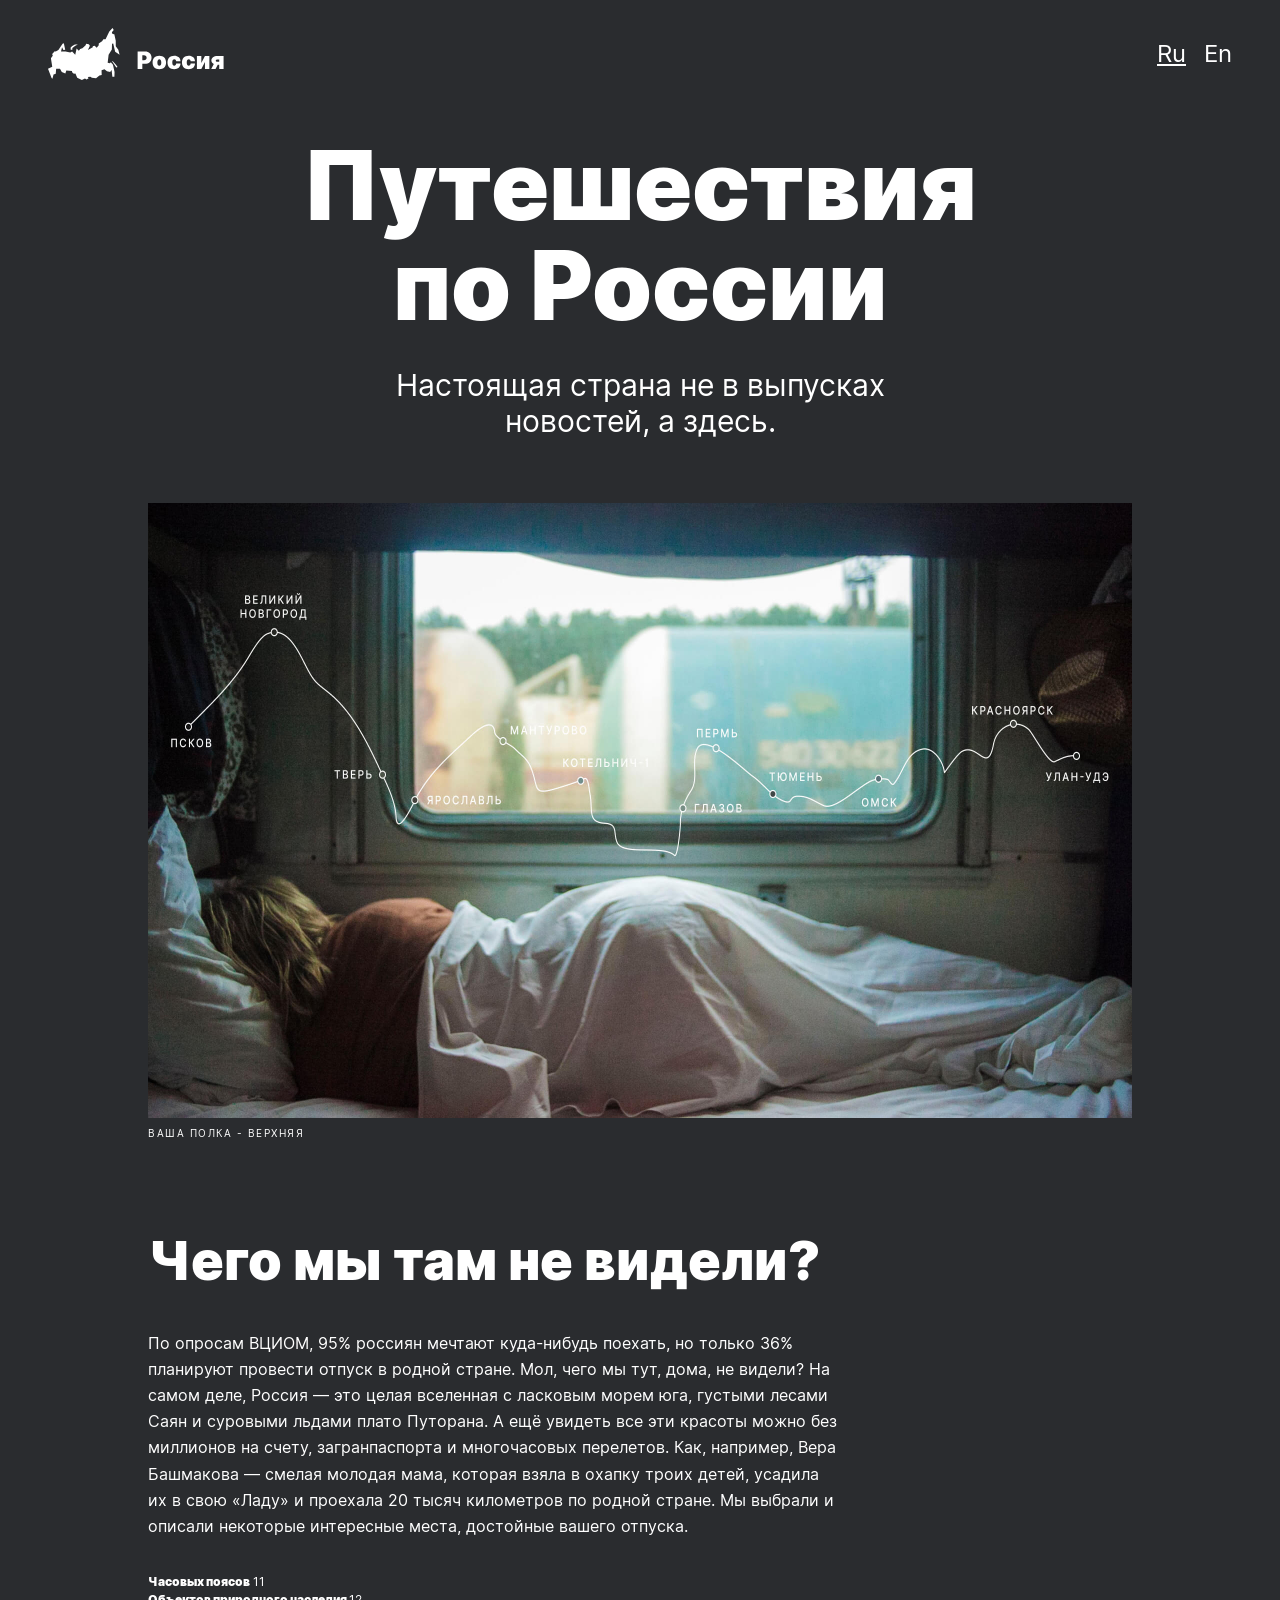
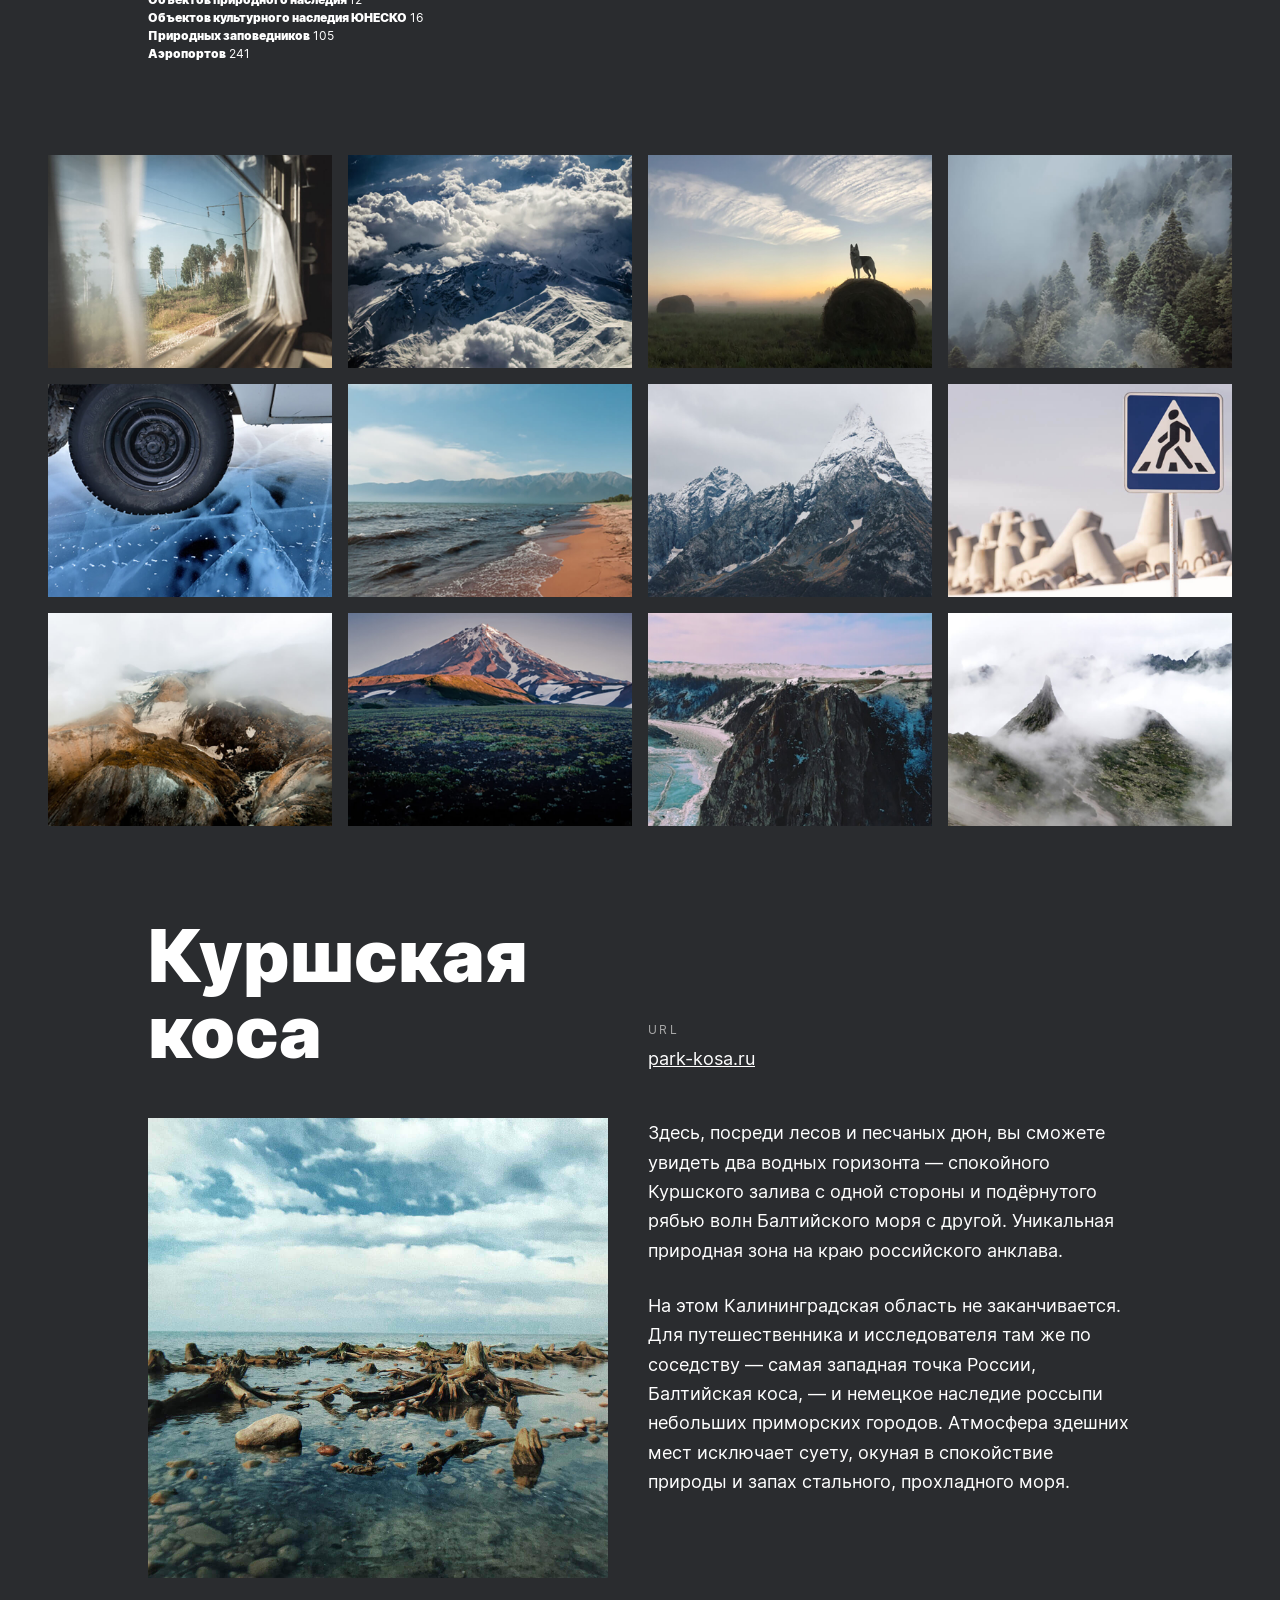
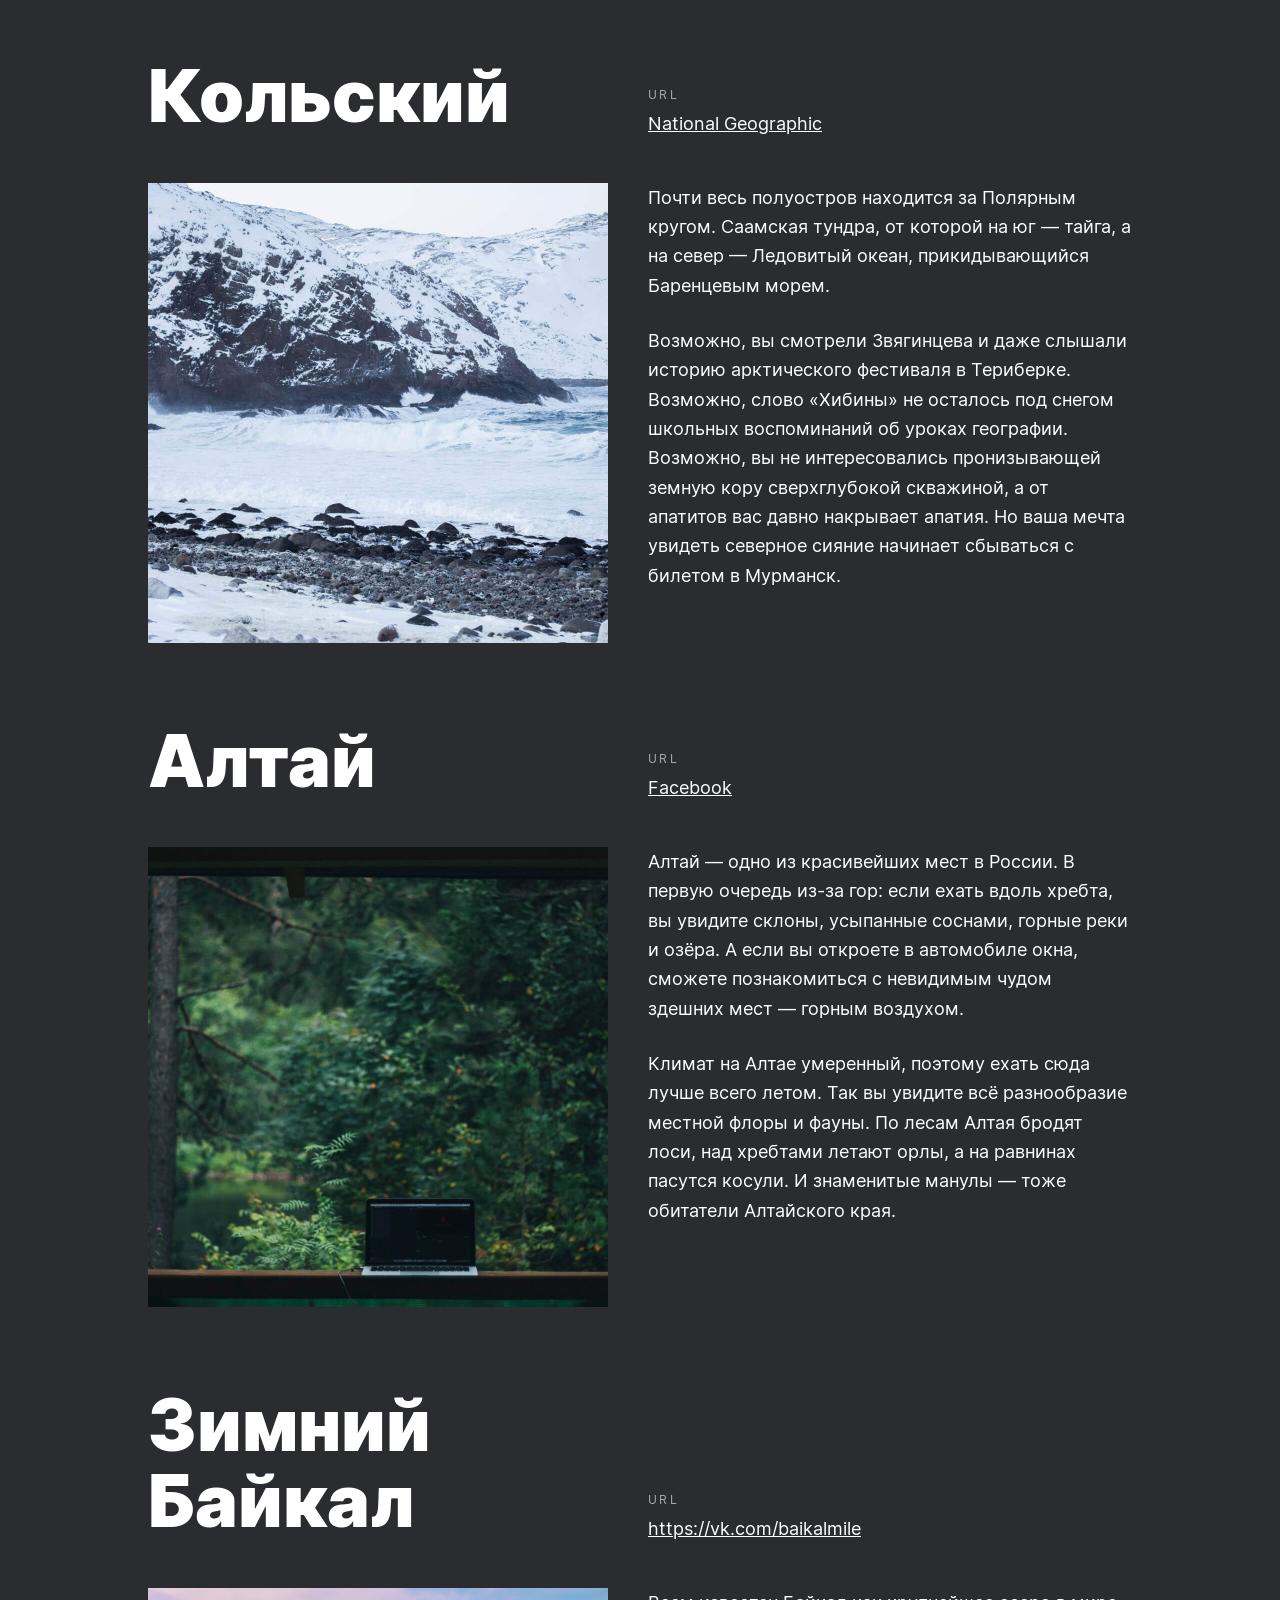
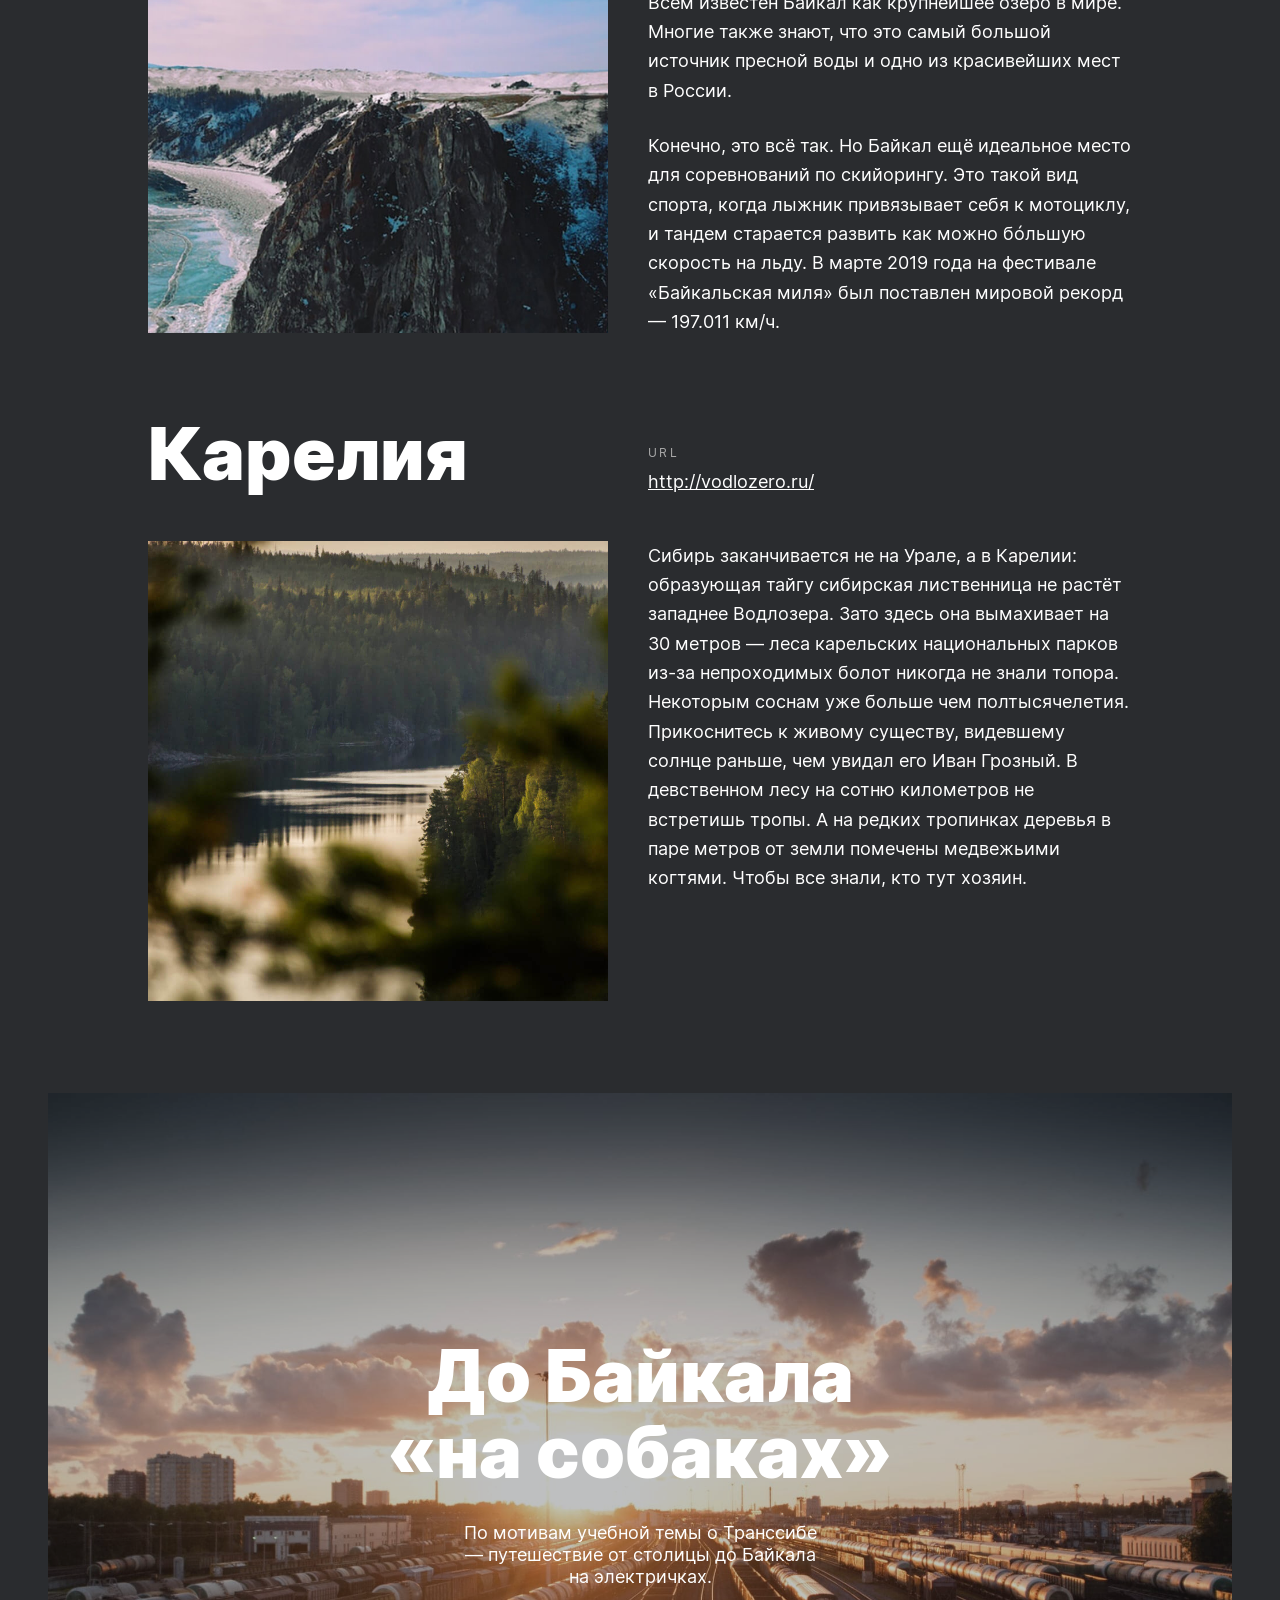
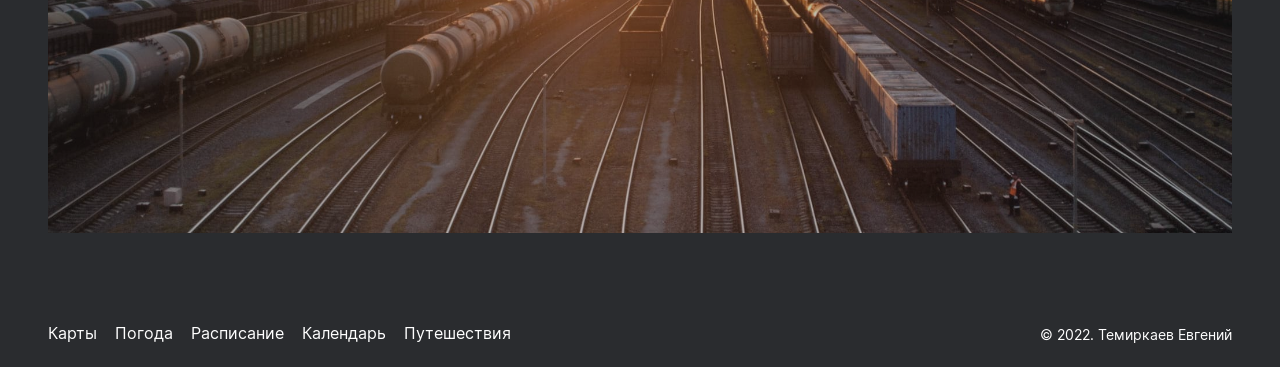
==== commit ded7f28c: "main" ====
--- a/index.html
+++ b/index.html
@@ -119,10 +119,10 @@
         <h2 class="place__title">Алтай</h2>
         <div class="place__website">
           <p class="place__url-heading">URL</p>
-          <a href="https://www.facebook.com/vera.bashmakova/posts/10156011613718822" alt="фото Алтай"
+          <a href="https://www.facebook.com/vera.bashmakova/posts/10156011613718822" target="_blank"
             class="place__link">Facebook</a>
         </div>
-        <img src="./images/place-altai.jpg" target="_blank" class="place__image" />
+        <img src="./images/place-altai.jpg" alt="фото Алтай" class="place__image" />
         <div class="place__text">
           <p class="place__paragraph">
             Алтай — одно из красивейших мест в России. В первую очередь из-за
@@ -143,10 +143,10 @@
         <h2 class="place__title">Зимний Байкал</h2>
         <div class="place__website">
           <p class="place__url-heading">URL</p>
-          <a href="https://vk.com/baikalmile" target="_blank" alt="фото Зимний Байкал"
+          <a href="https://vk.com/baikalmile" target="_blank"
             class="place__link">https://vk.com/baikalmile</a>
         </div>
-        <img src="./images/place-kosa.jpg" class="place__image" />
+        <img src="./images/photo-grid-baikal-2.jpg" alt="фото Зимний Байкал" class="place__image" />
         <div class="place__text">
           <p class="place__paragraph">
             Всем известен Байкал как крупнейшее озеро в мире. Многие также
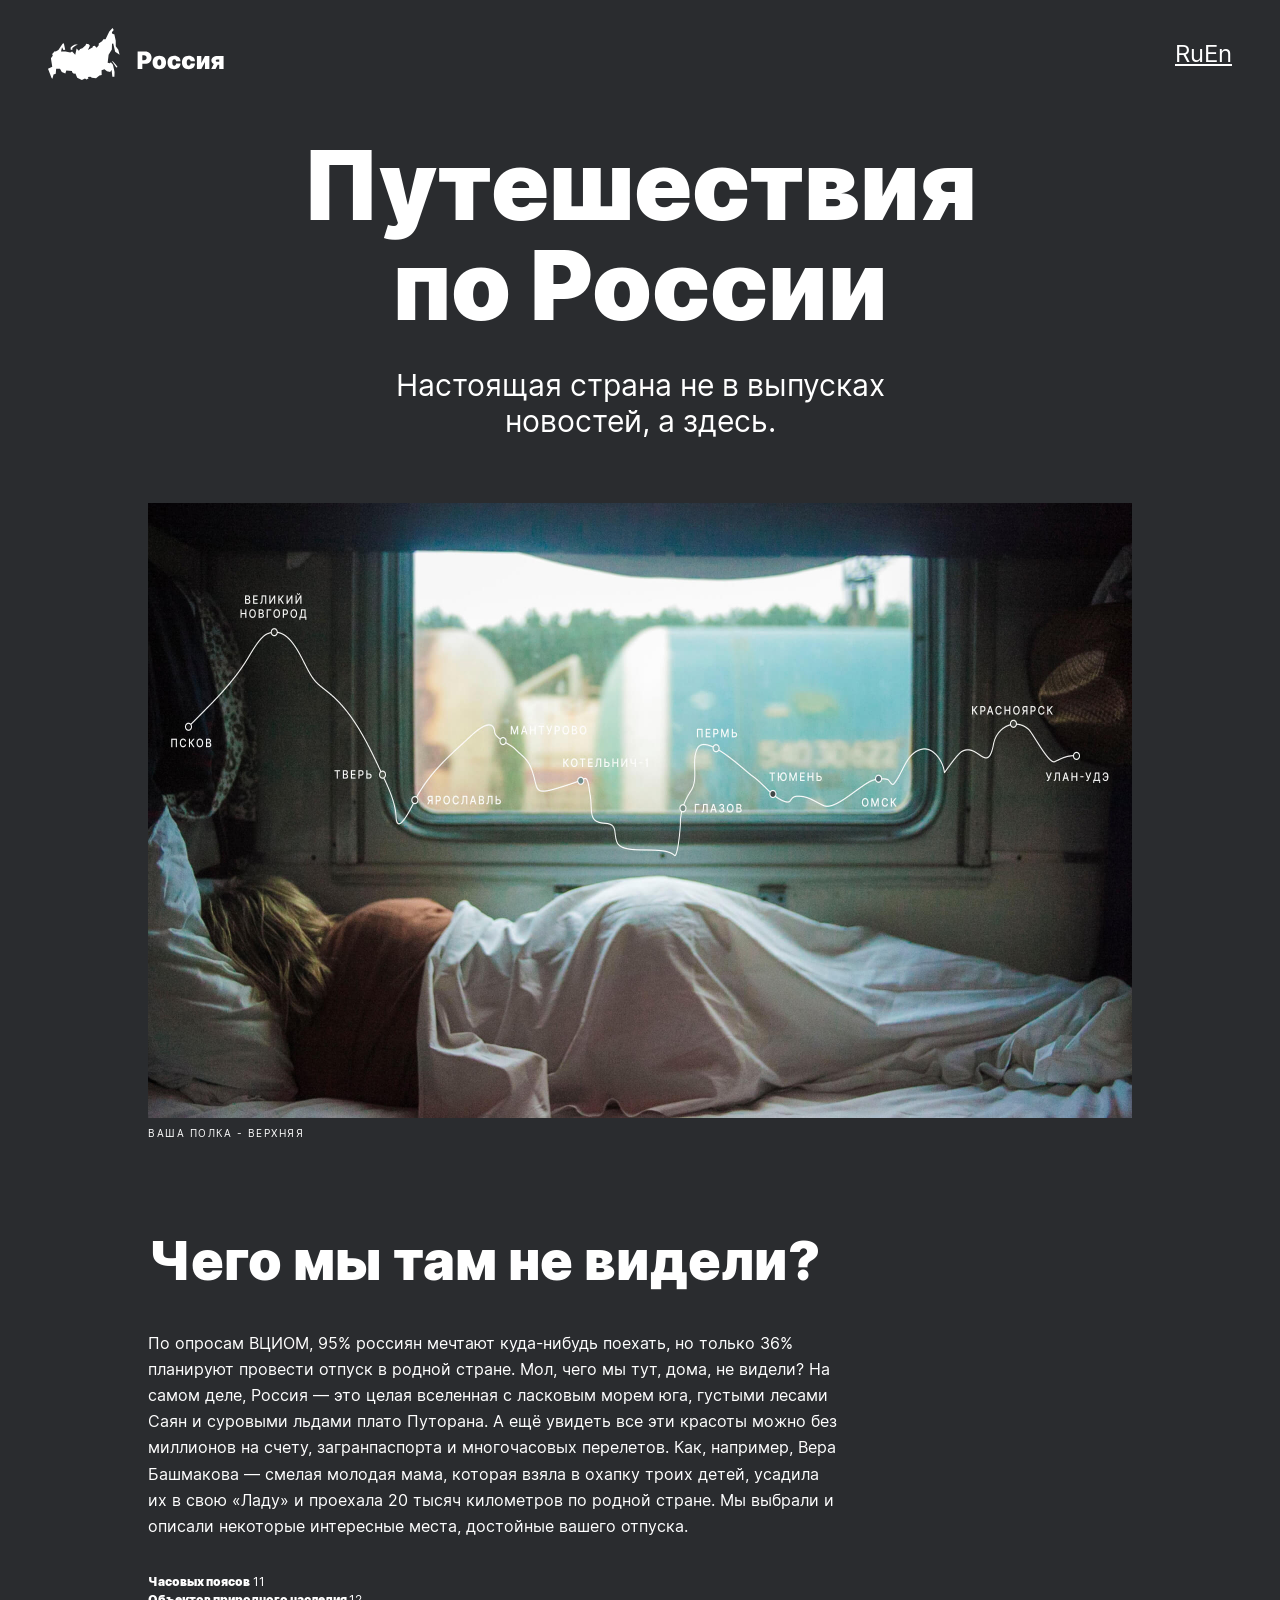
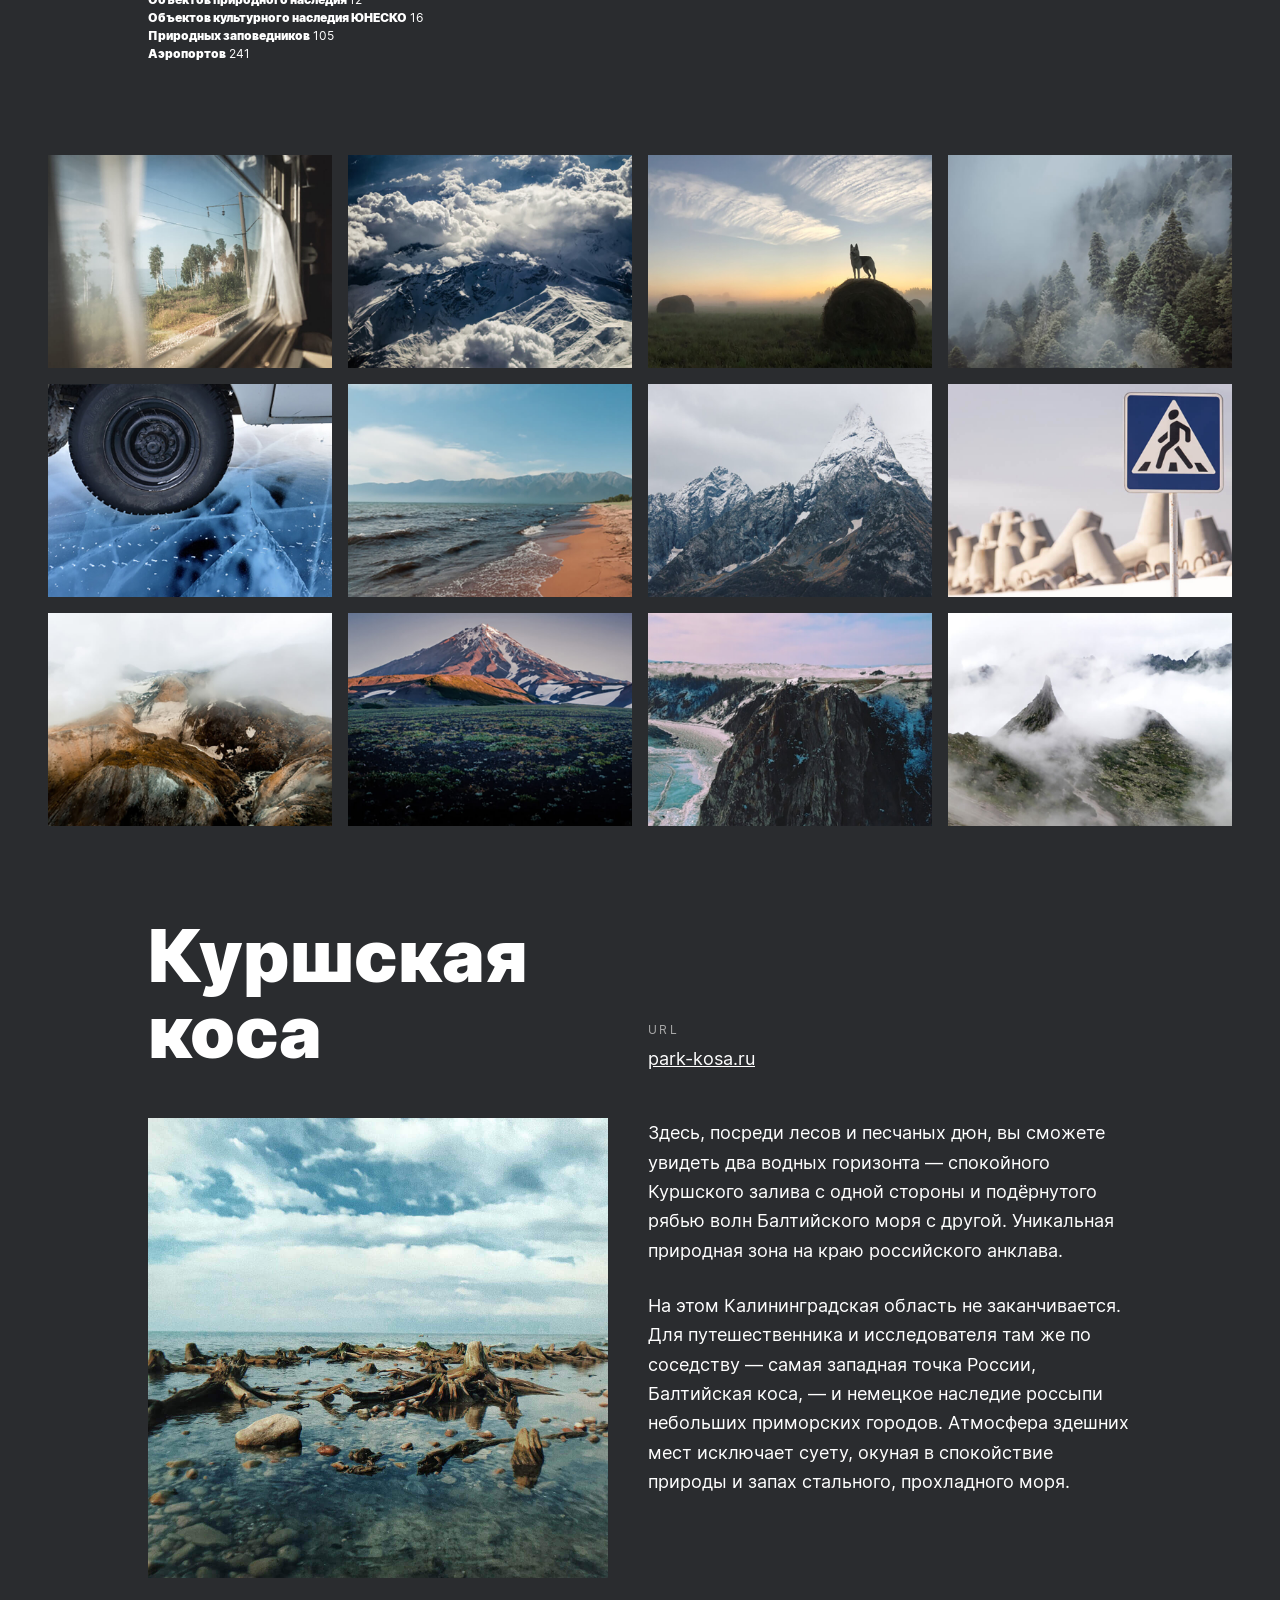
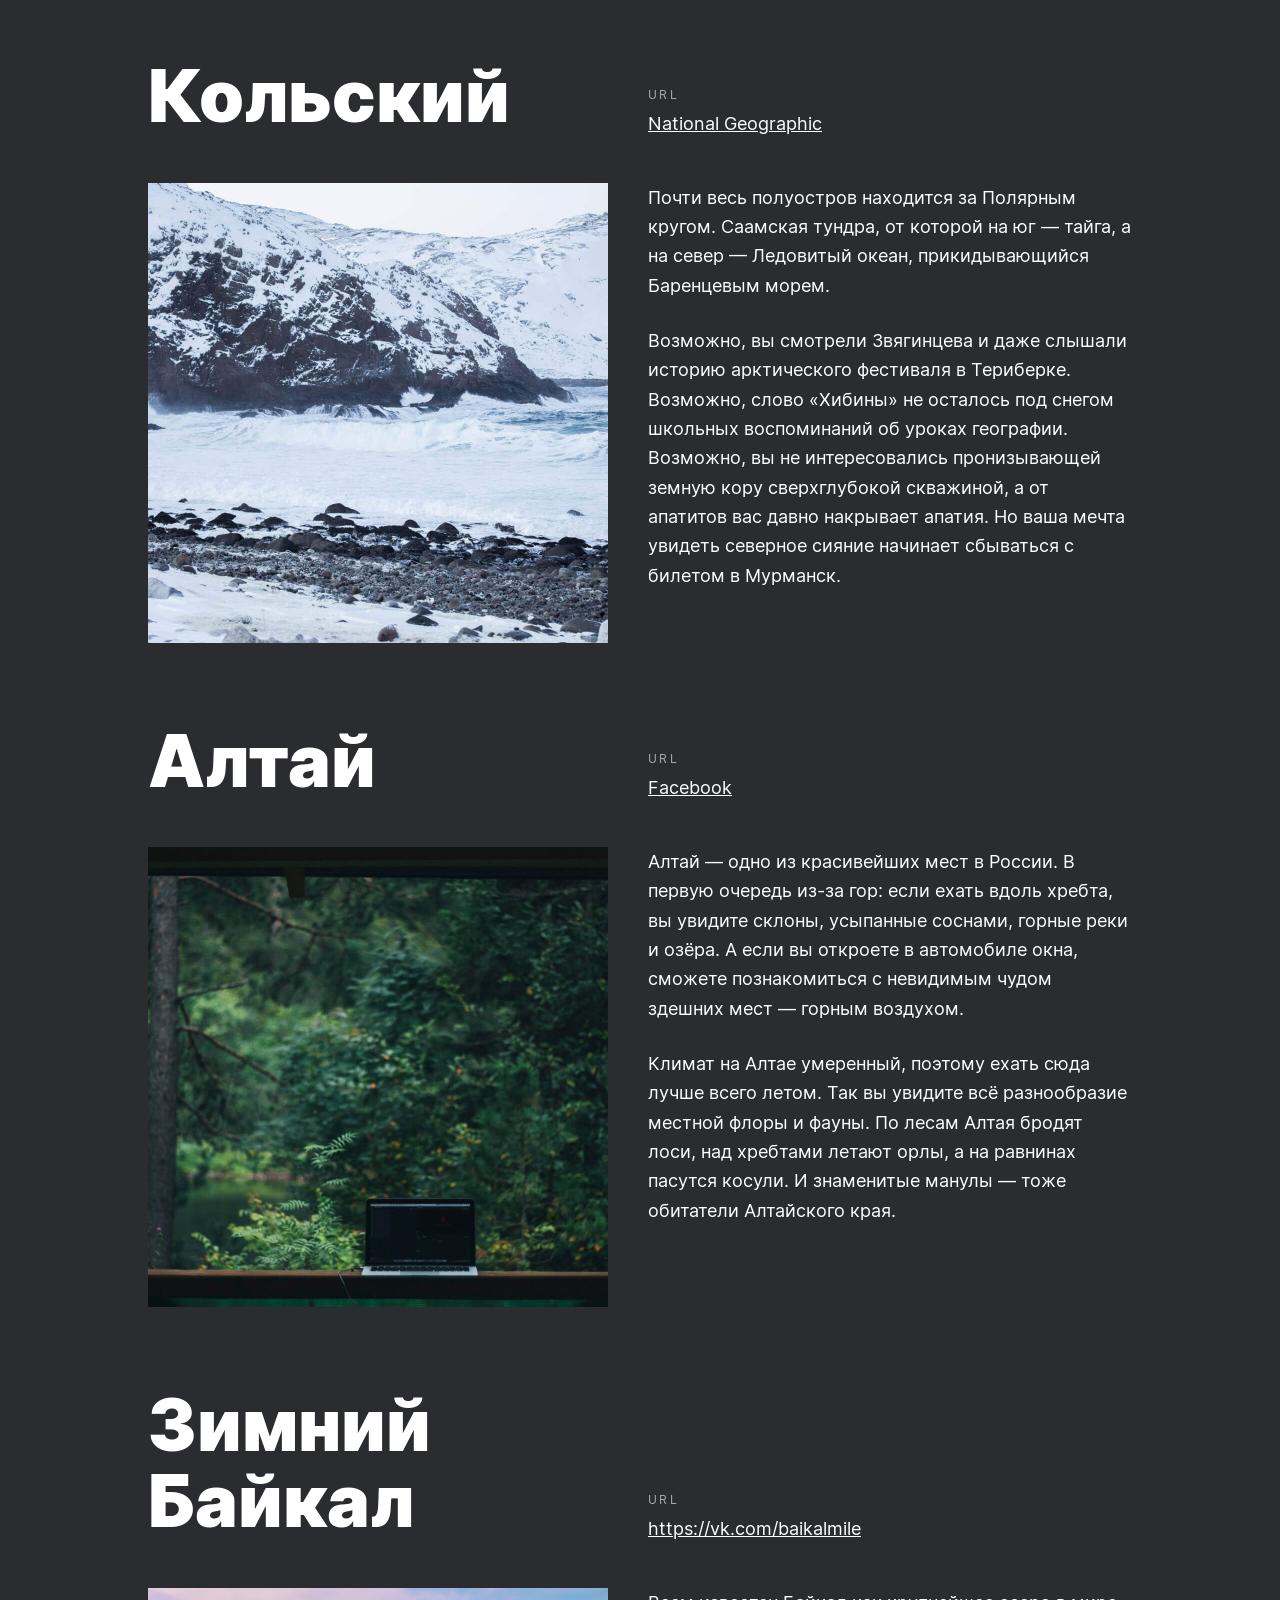
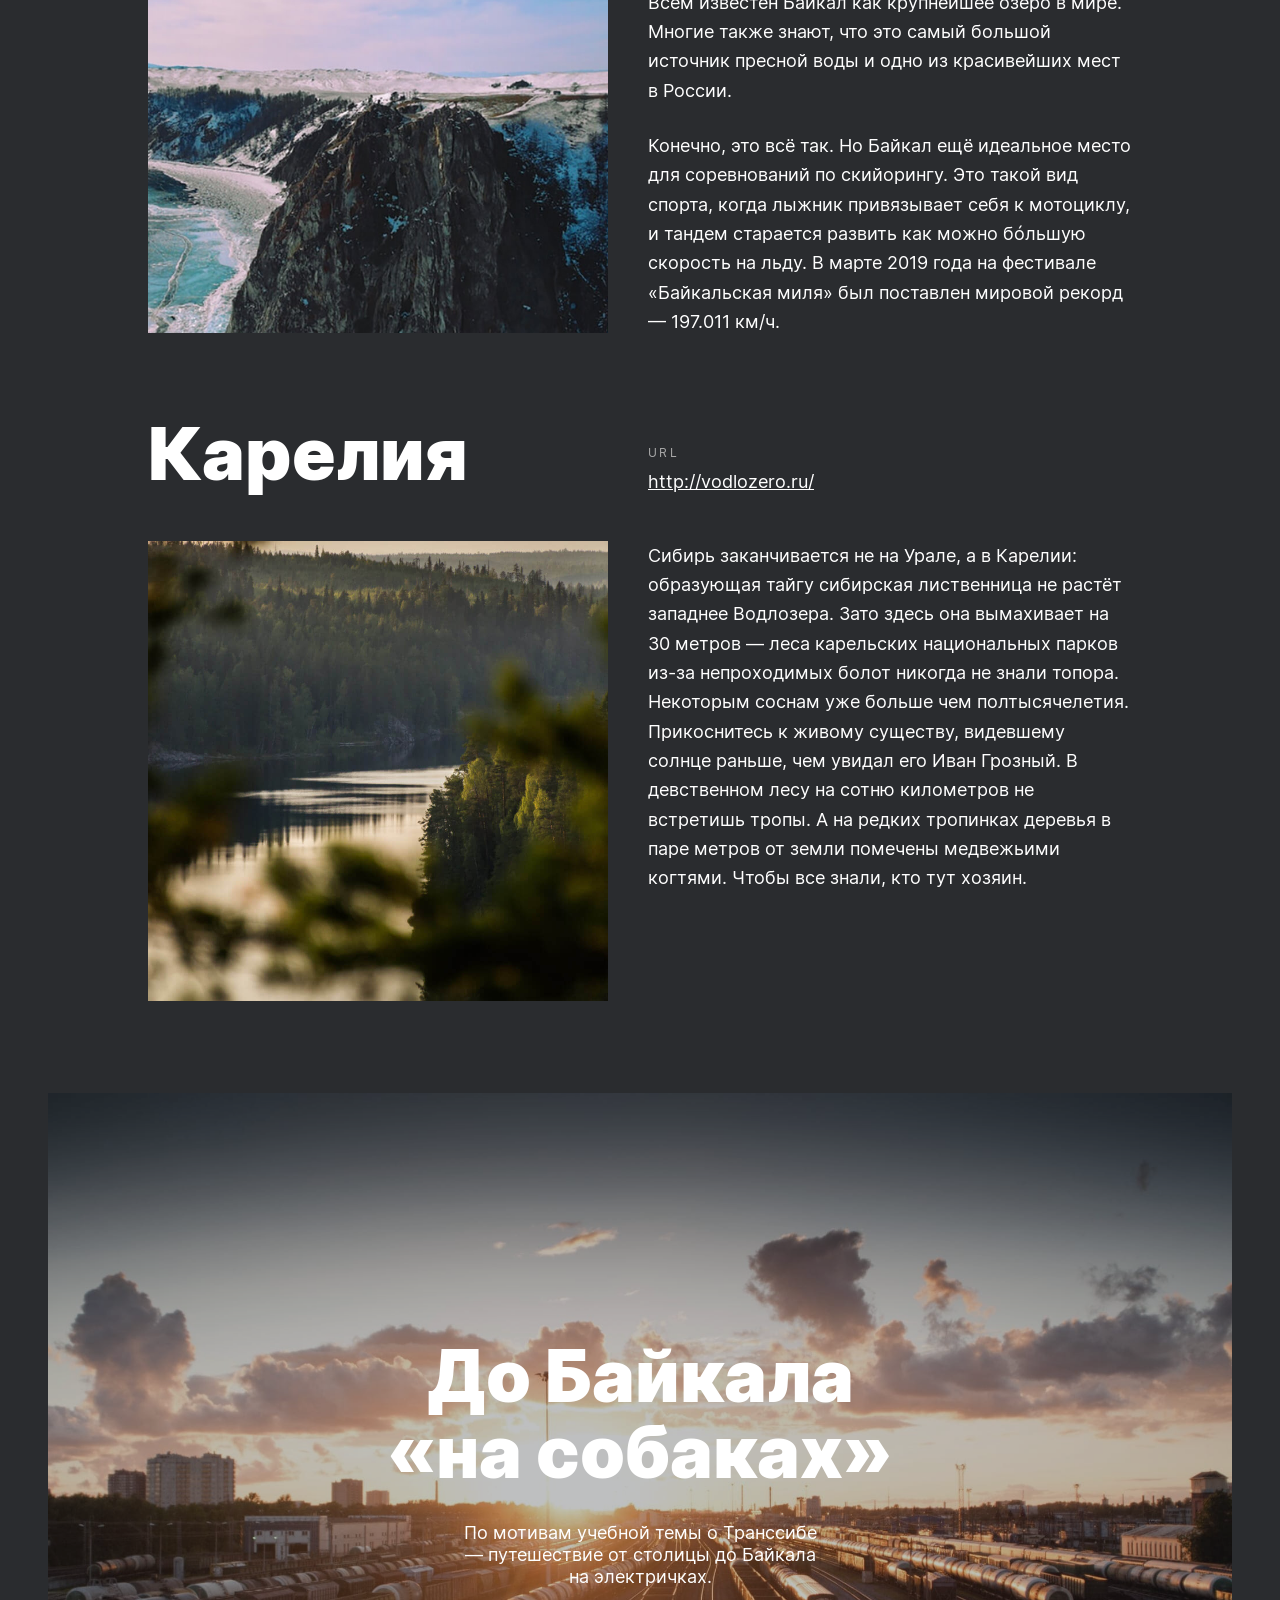
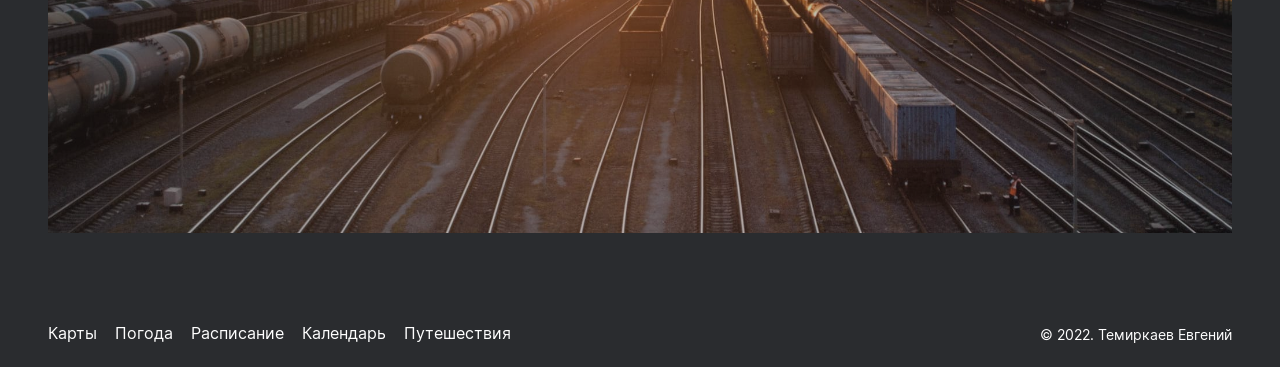
==== commit 14ca1623: "main" ====
--- a/index.html
+++ b/index.html
@@ -14,13 +14,14 @@
     <img src="./images/header-logo.svg" alt="лого Путешествия по России" class="header__logo" />
     <ul class="header__lang-links">
       <li>
-        <a class="header__lang-link header__lang-link_text_ru" href="#">Ru</a>
+        <a href="#" class="header__lang-link">Ru</a>
       </li>
       <li>
-        <a class="header__lang-link header__lang-link_text_en" href="#">En</a>
+        <a href="#" class="header__lang-link header__lang-link_position_select">En</a>
       </li>
     </ul>
   </header>
+
   <main class="content">
     <section class="lead">
       <h1 class="lead__title">Путешествия по России</h1>
@@ -218,5 +219,4 @@
     <div class="footer__copyright">© 2022. Темиркаев Евгений</div>
   </footer>
 </body>
-
-</html>+</html>
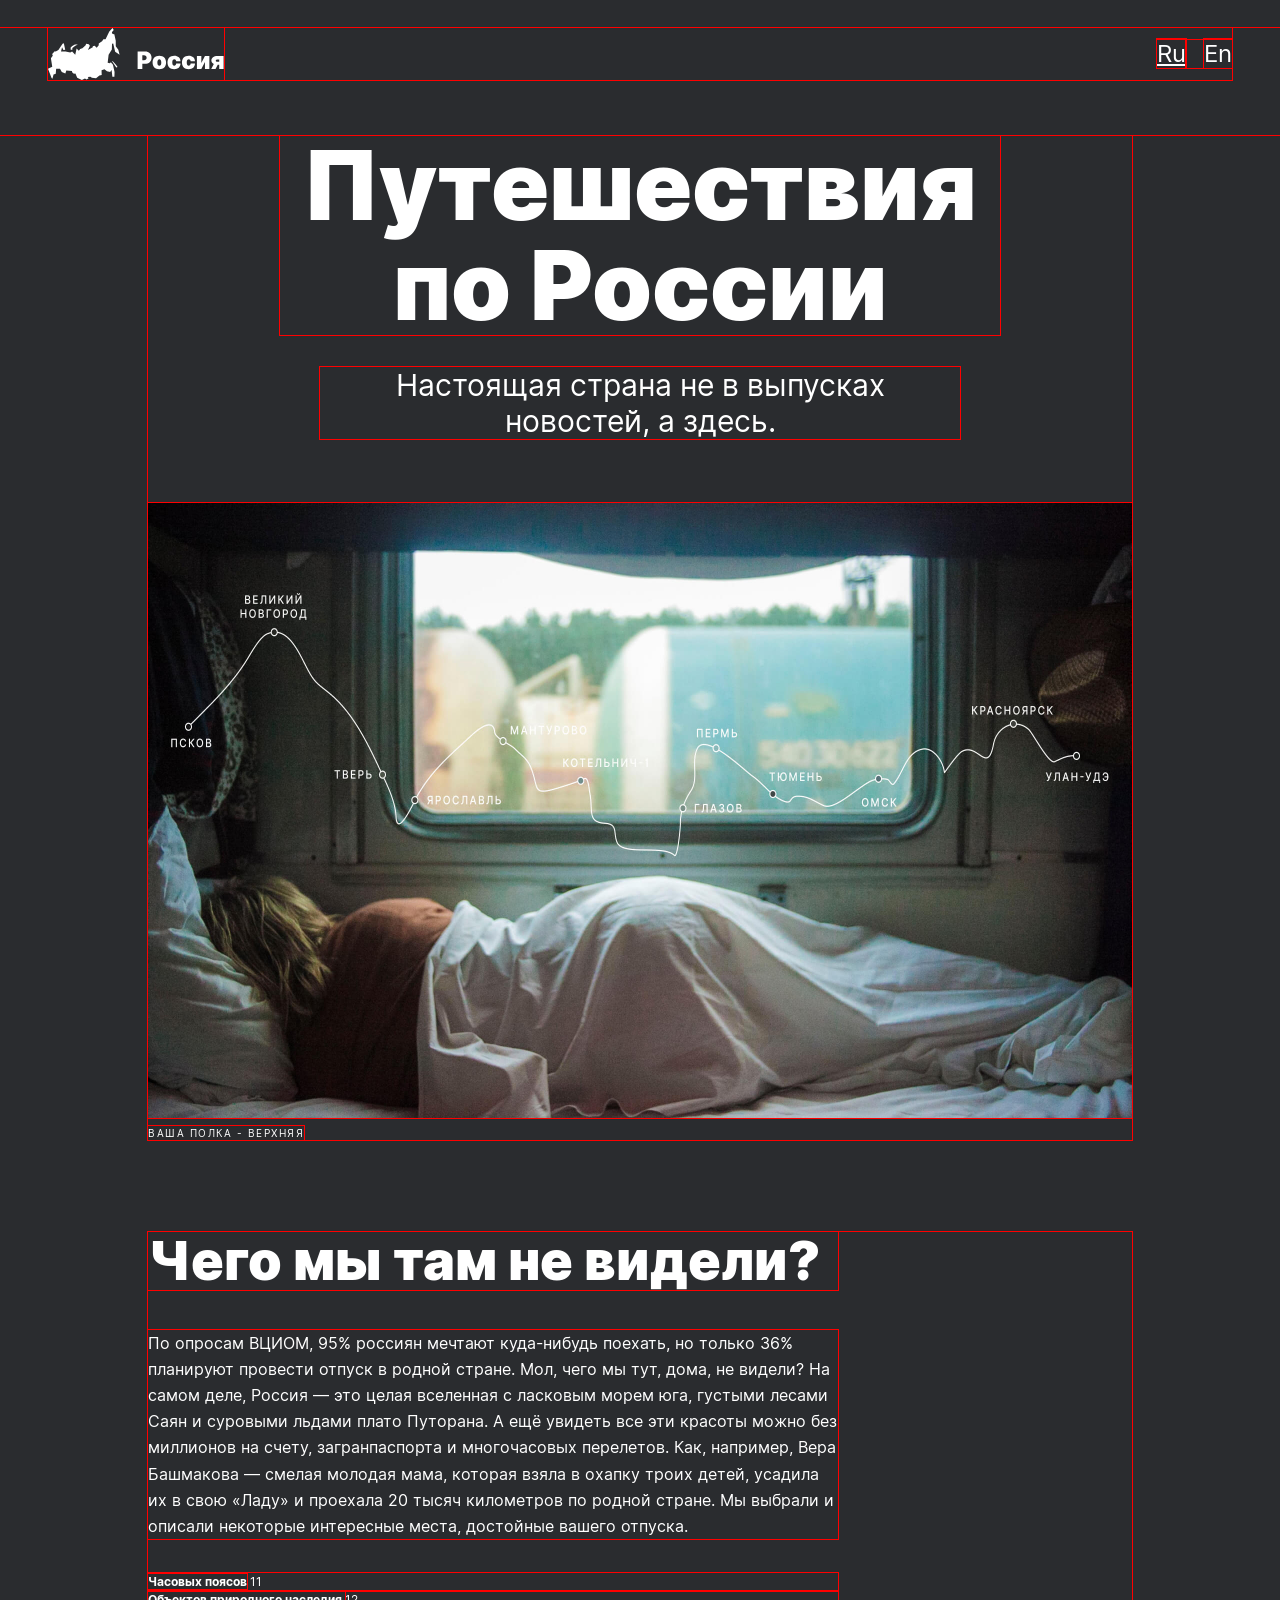
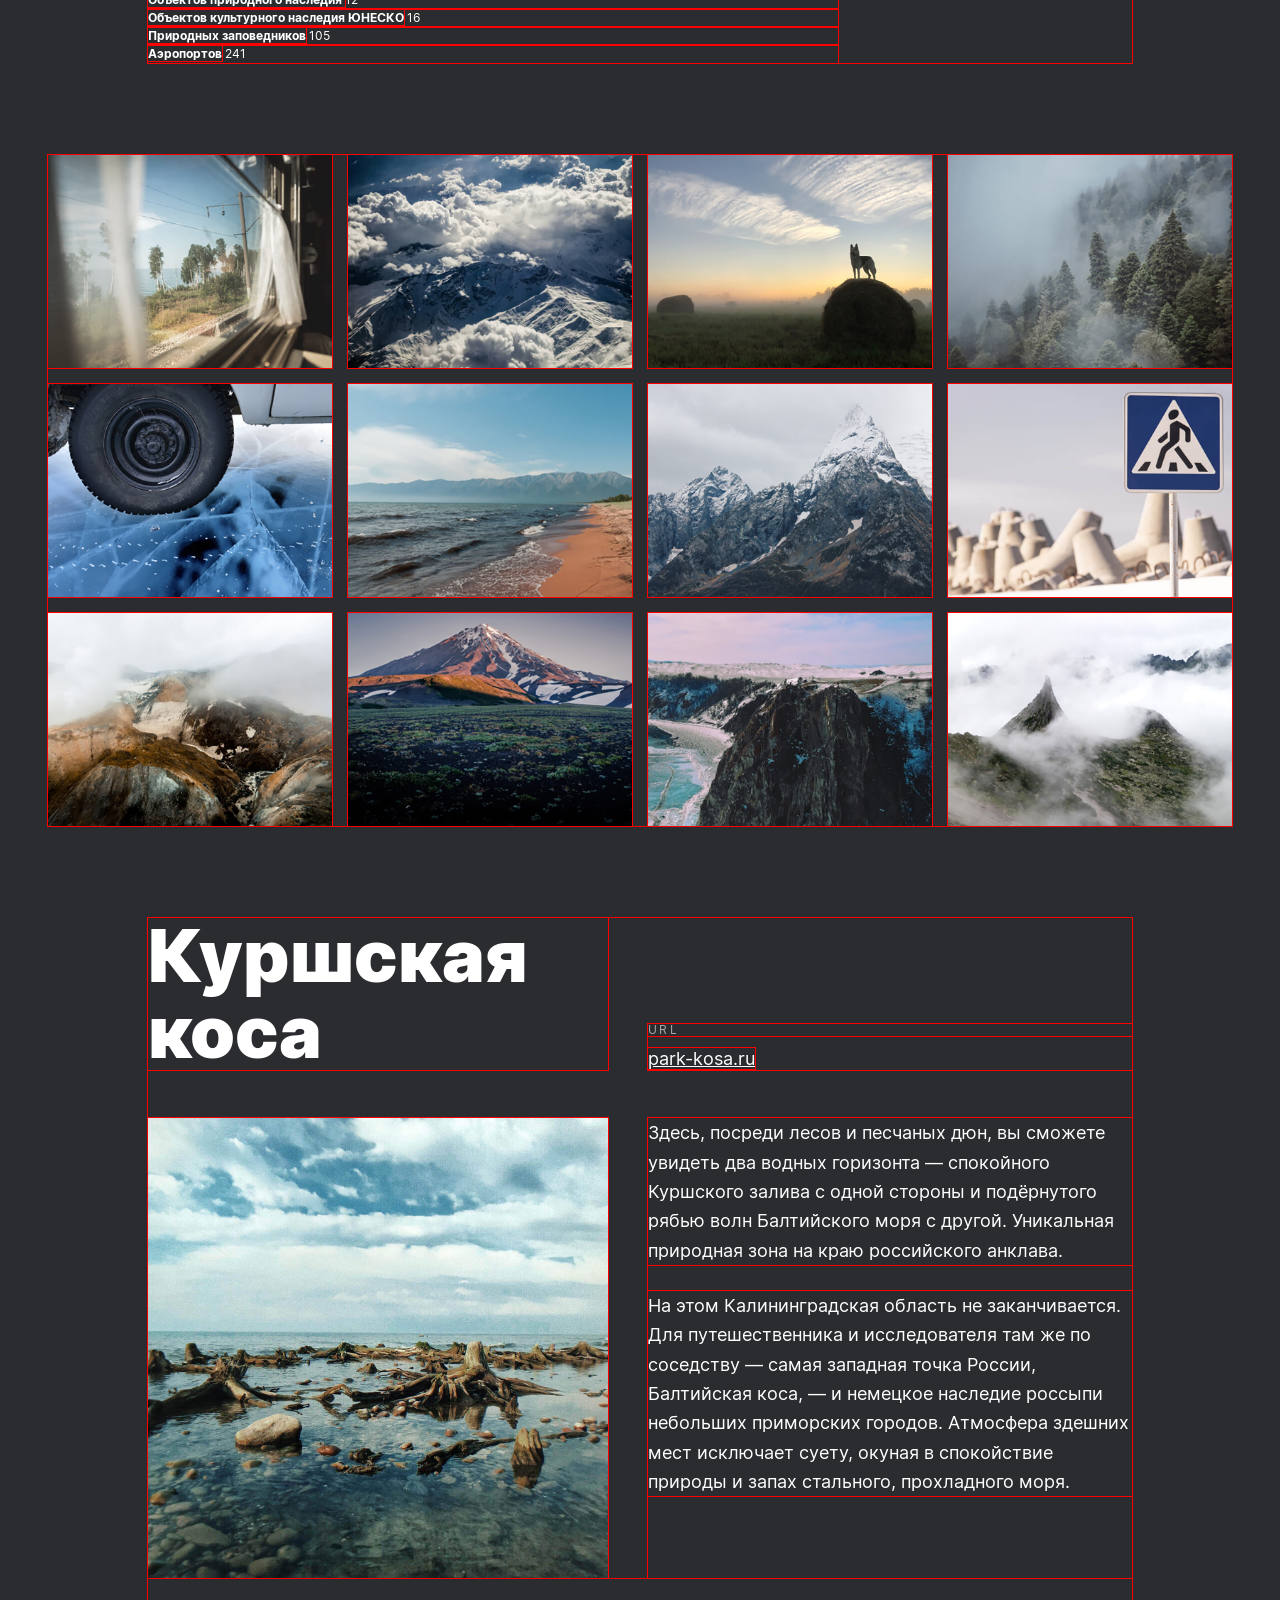
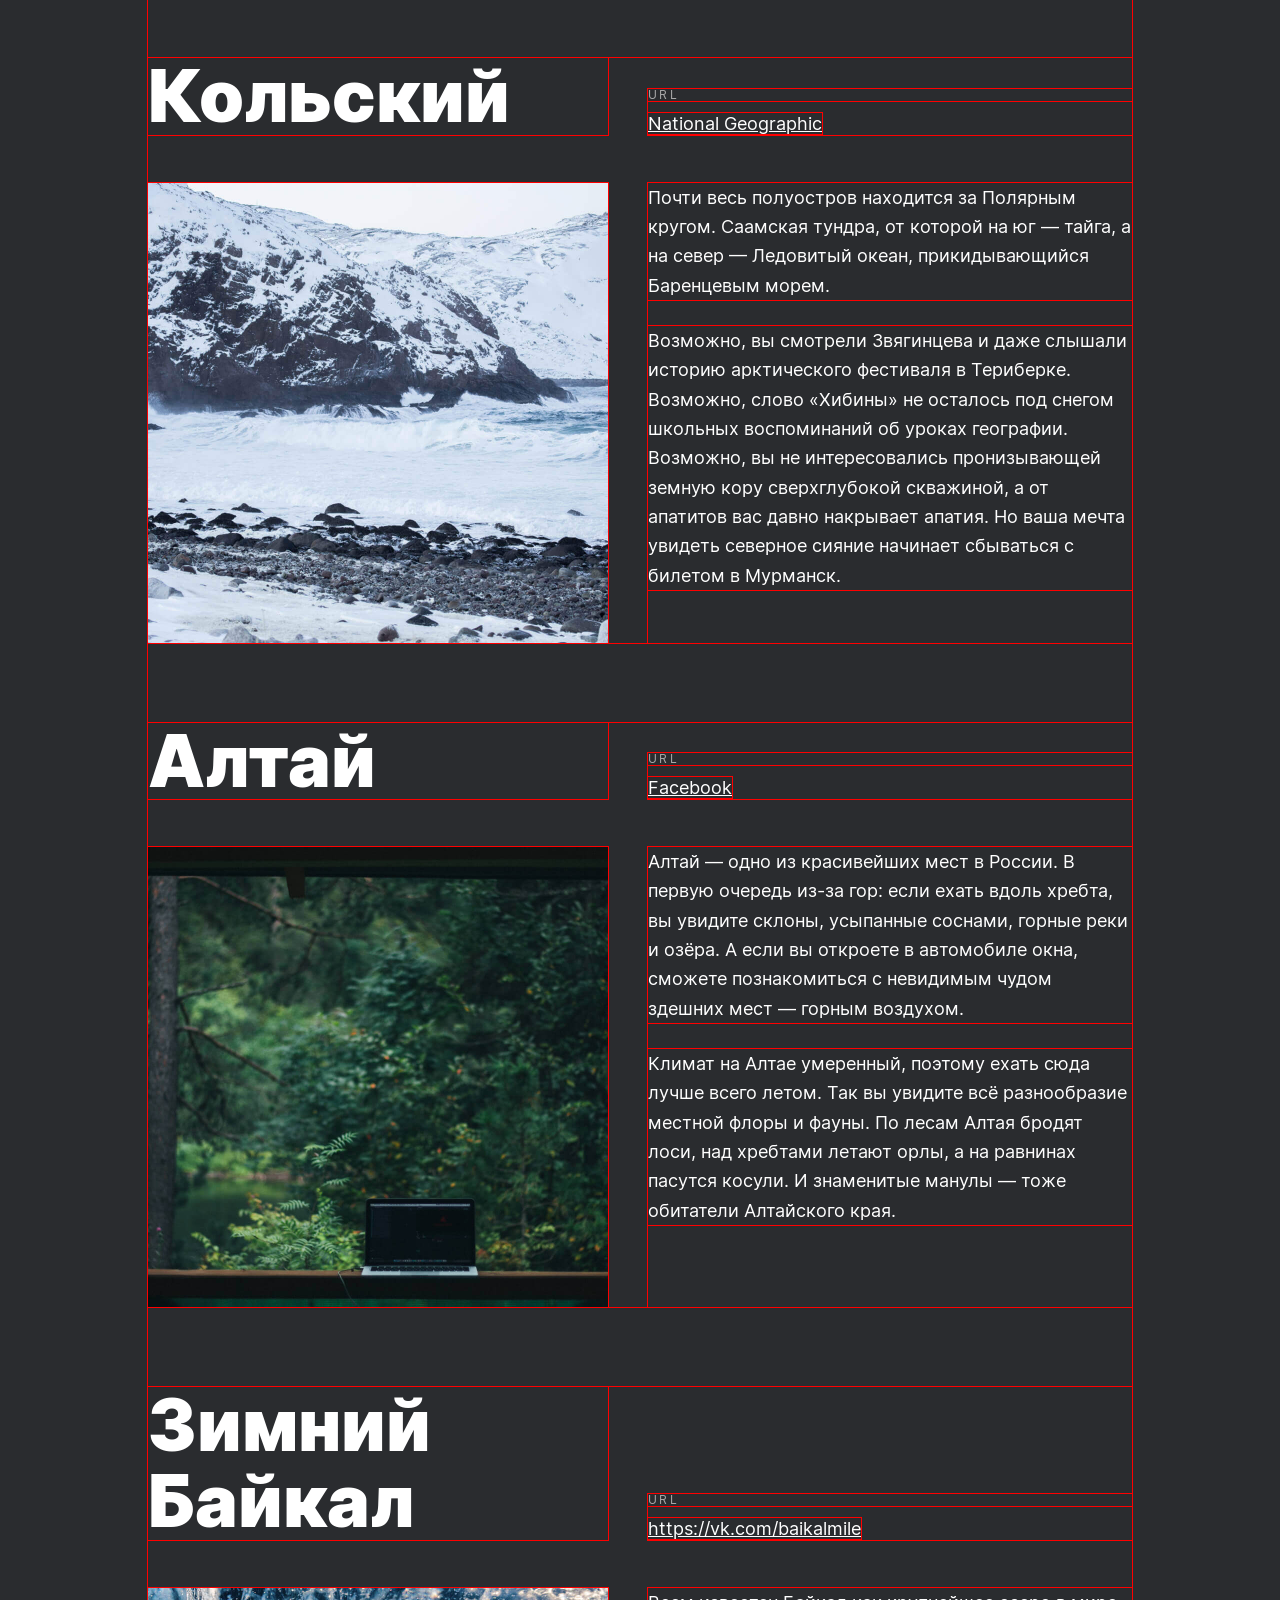
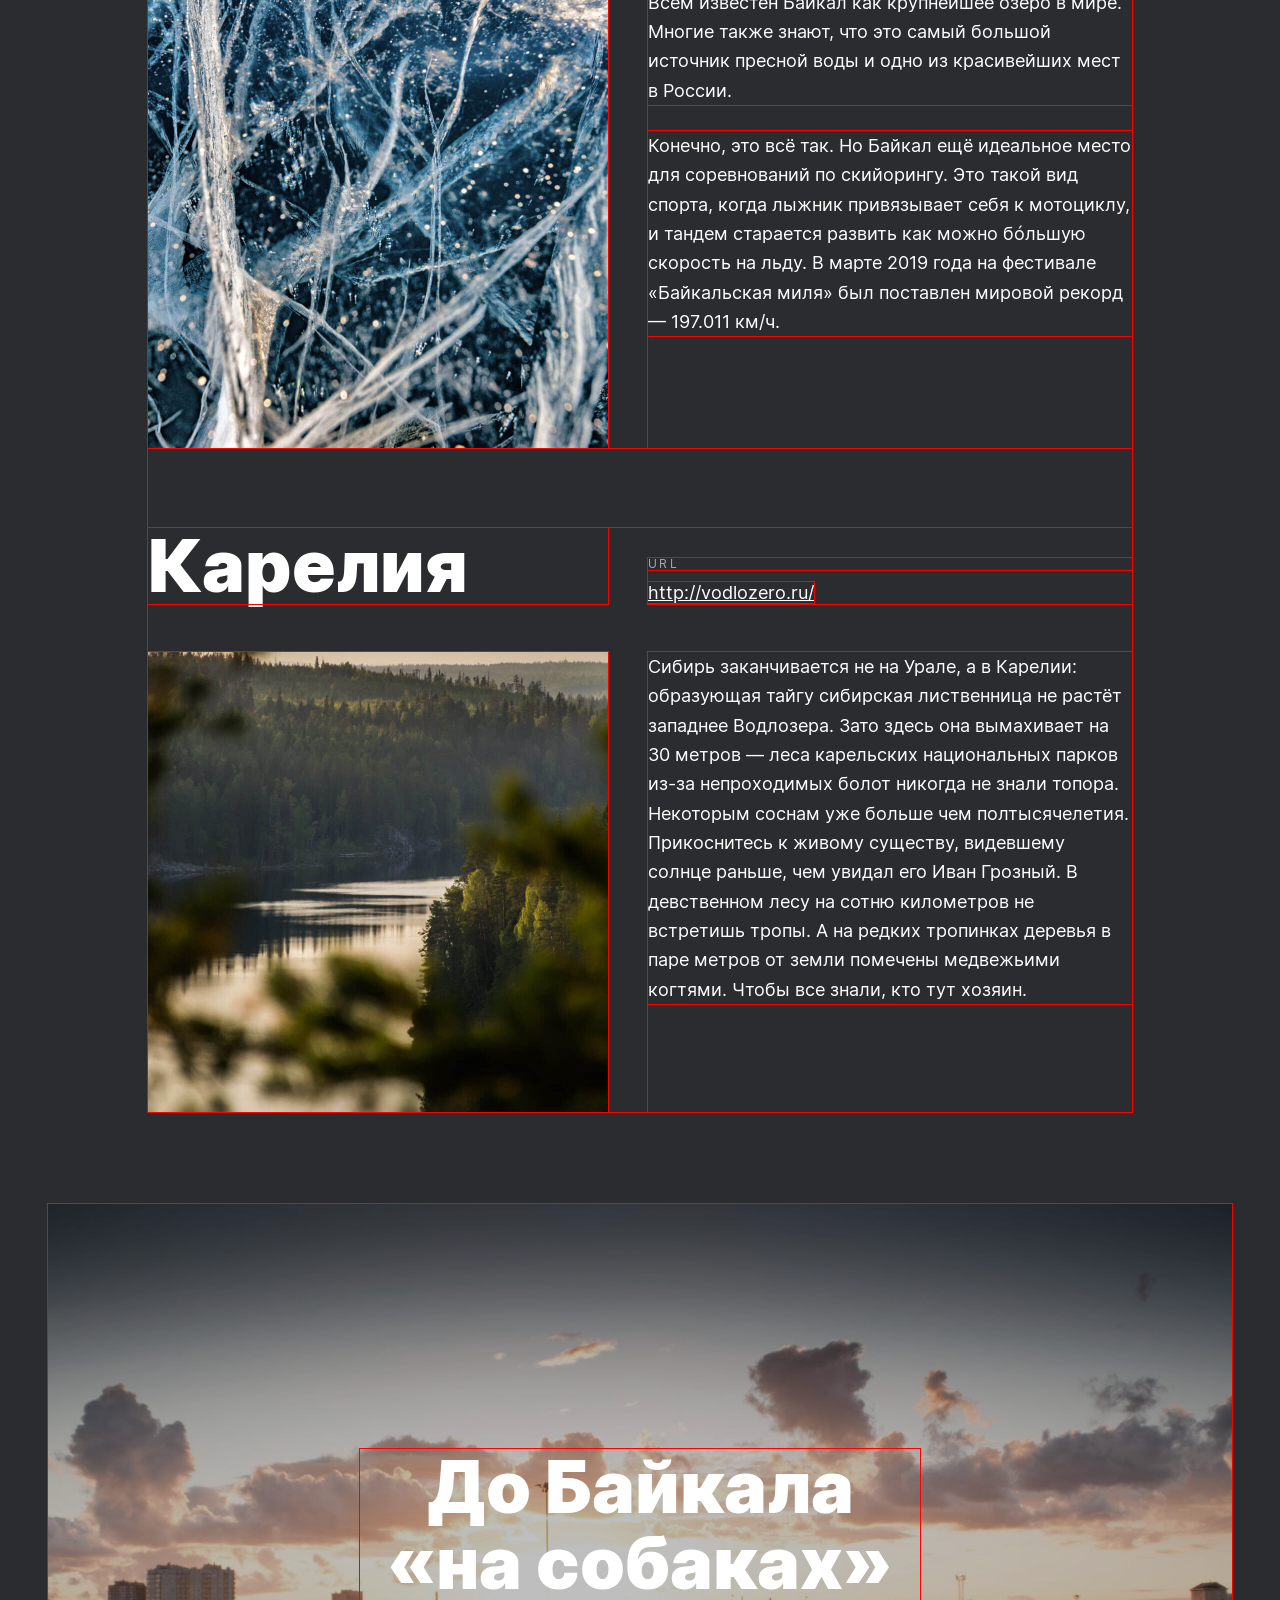
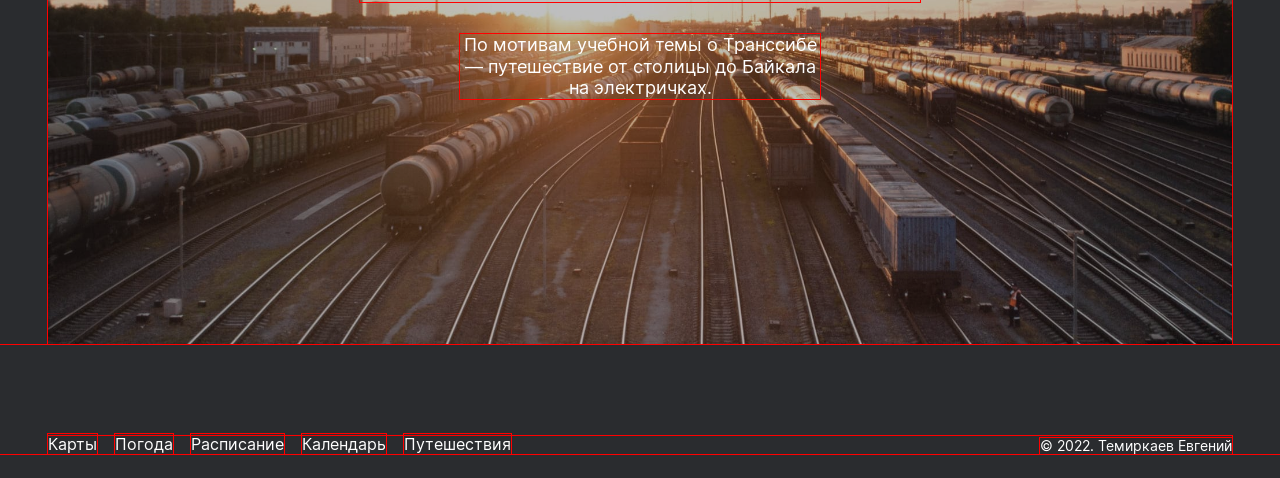
==== commit ca73a944: "main" ====
--- a/index.html
+++ b/index.html
@@ -32,7 +32,7 @@
       <p class="lead__capiton">ваша полка - верхняя</p>
     </section>
     <section class="intro">
-      <h4 class="intro__title">Чего мы там не видели?</h4>
+      <h2 class="intro__title">Чего мы там не видели?</h2>
       <p class="intro__text">
         По опросам ВЦИОМ, 95% россиян мечтают куда-нибудь поехать, но только
         36% планируют провести отпуск в родной стране. Мол, чего мы тут, дома,
@@ -67,7 +67,7 @@
       <img src="./images/photo-grid-ergaki.jpg" alt="фото Ергаки" class="photo-grid__item" />
     </section>
     <section class="places">
-      <div class="place">
+      <article class="place">
         <h2 class="place__title">Куршская коса</h2>
         <div class="place__website">
           <p class="place__url-heading">URL</p>
@@ -90,8 +90,8 @@
             прохладного моря.
           </p>
         </div>
-      </div>
-      <div class="place">
+      </article>
+      <article class="place">
         <h2 class="place__title">Кольский</h2>
         <div class="place__website">
           <p class="place__url-heading">URL</p>
@@ -115,8 +115,8 @@
             в Мурманск.
           </p>
         </div>
-      </div>
-      <div class="place place_cursor_included">
+      </article>
+      <article class="place place_cursor_included">
         <h2 class="place__title">Алтай</h2>
         <div class="place__website">
           <p class="place__url-heading">URL</p>
@@ -139,15 +139,15 @@
             косули. И знаменитые манулы — тоже обитатели Алтайского края.
           </p>
         </div>
-      </div>
-      <div class="place">
+      </article>
+      <article class="place">
         <h2 class="place__title">Зимний Байкал</h2>
         <div class="place__website">
           <p class="place__url-heading">URL</p>
           <a href="https://vk.com/baikalmile" target="_blank"
             class="place__link">https://vk.com/baikalmile</a>
         </div>
-        <img src="./images/photo-grid-baikal-2.jpg" alt="фото Зимний Байкал" class="place__image" />
+        <img src="./images/place-winter-baikal.jpg" alt="фото Зимний Байкал" class="place__image" />
         <div class="place__text">
           <p class="place__paragraph">
             Всем известен Байкал как крупнейшее озеро в мире. Многие также
@@ -162,8 +162,8 @@
             «Байкальская миля» был поставлен мировой рекорд — 197.011 км/ч.
           </p>
         </div>
-      </div>
-      <div class="place">
+      </article>
+      <article class="place">
         <h2 class="place__title">Карелия</h2>
         <div class="place__website">
           <p class="place__url-heading">URL</p>
@@ -183,7 +183,7 @@
             медвежьими когтями. Чтобы все знали, кто тут хозяин.
           </p>
         </div>
-      </div>
+      </article>
     </section>
     <section class="cover">
       <a href="https://stampsy.com/na-elektrichkakh-do-baikala" target="_blank"
--- a/pages/index.css
+++ b/pages/index.css
@@ -1,13 +1,58 @@
 @import url(../vendor/normalize.css);
-@import url(../fonts/inter.css);
+@import url(../vendor/fonts/inter.css);
+
 @import url(../blocks/root/root.css);
+
 @import url(../blocks/header/header.css);
+@import url(../blocks/header/__lang-link/header__lang-link.css);
+@import url(../blocks/header/__lang-links/header__lang-links.css);
+@import url(../blocks/header/__logo/header__logo.css);
+@import url(../blocks/header/__lang-link/_position/header__lang-link_position_select.css);
+
 @import url(../blocks/content/content.css);
+
 @import url(../blocks/lead/lead.css);
-@import url(../blocks/content/content.css);
+@import url(../blocks/lead/__title/lead__title.css);
+@import url(../blocks/lead/__subbtitle/lead__subbtitle.css);
+@import url(../blocks/lead/__image/lead__image.css);
+@import url(../blocks/lead/__capiton/lead_capiton.css);
+
 @import url(../blocks/intro/intro.css);
+@import url(../blocks/intro/__title/intro__title.css);
+@import url(../blocks/intro/__text/intro__text.css);
+@import url(../blocks/intro/__list/intro__list.css);
+
 @import url(../blocks/photo-grid/photo-grid.css);
+@import url(../blocks/photo-grid/__item/photo-grid__item.css);
+
 @import url(../blocks/places/places.css);
+
 @import url(../blocks/place/place.css);
+@import url(../blocks/place/__text/place__text.css);
+@import url(../blocks/place/__title/place__title.css);
+@import url(../blocks/place/__image/place__image.css);
+@import url(../blocks/place/__website/place__website.css);
+@import url(../blocks/place/__paragraph/place__paragraph.css);
+@import url(../blocks/place/__link/place__link.css);
+@import url(../blocks/place/__url-heading/place__url-heading.css);
+@import url(../blocks/place/_cursor/place_cursor_included.css);
+
 @import url(../blocks/cover/cover.css);
+@import url(../blocks/cover/__subtitle/cover__subtitle.css);
+@import url(../blocks/cover/__title/cover__title.css);
+@import url(../blocks/cover/__overlay/cover__overlay.css);
+@import url(../blocks/cover/__background/cover__background.css);
+
 @import url(../blocks/footer/footer.css);
+@import url(../blocks/footer/__copyright/footer__copyright.css);
+@import url(../blocks/footer/__link/footer__link.css);
+@import url(../blocks/footer/__links/footer__links.css);
+
+
+
+
+
+
+
+
+
